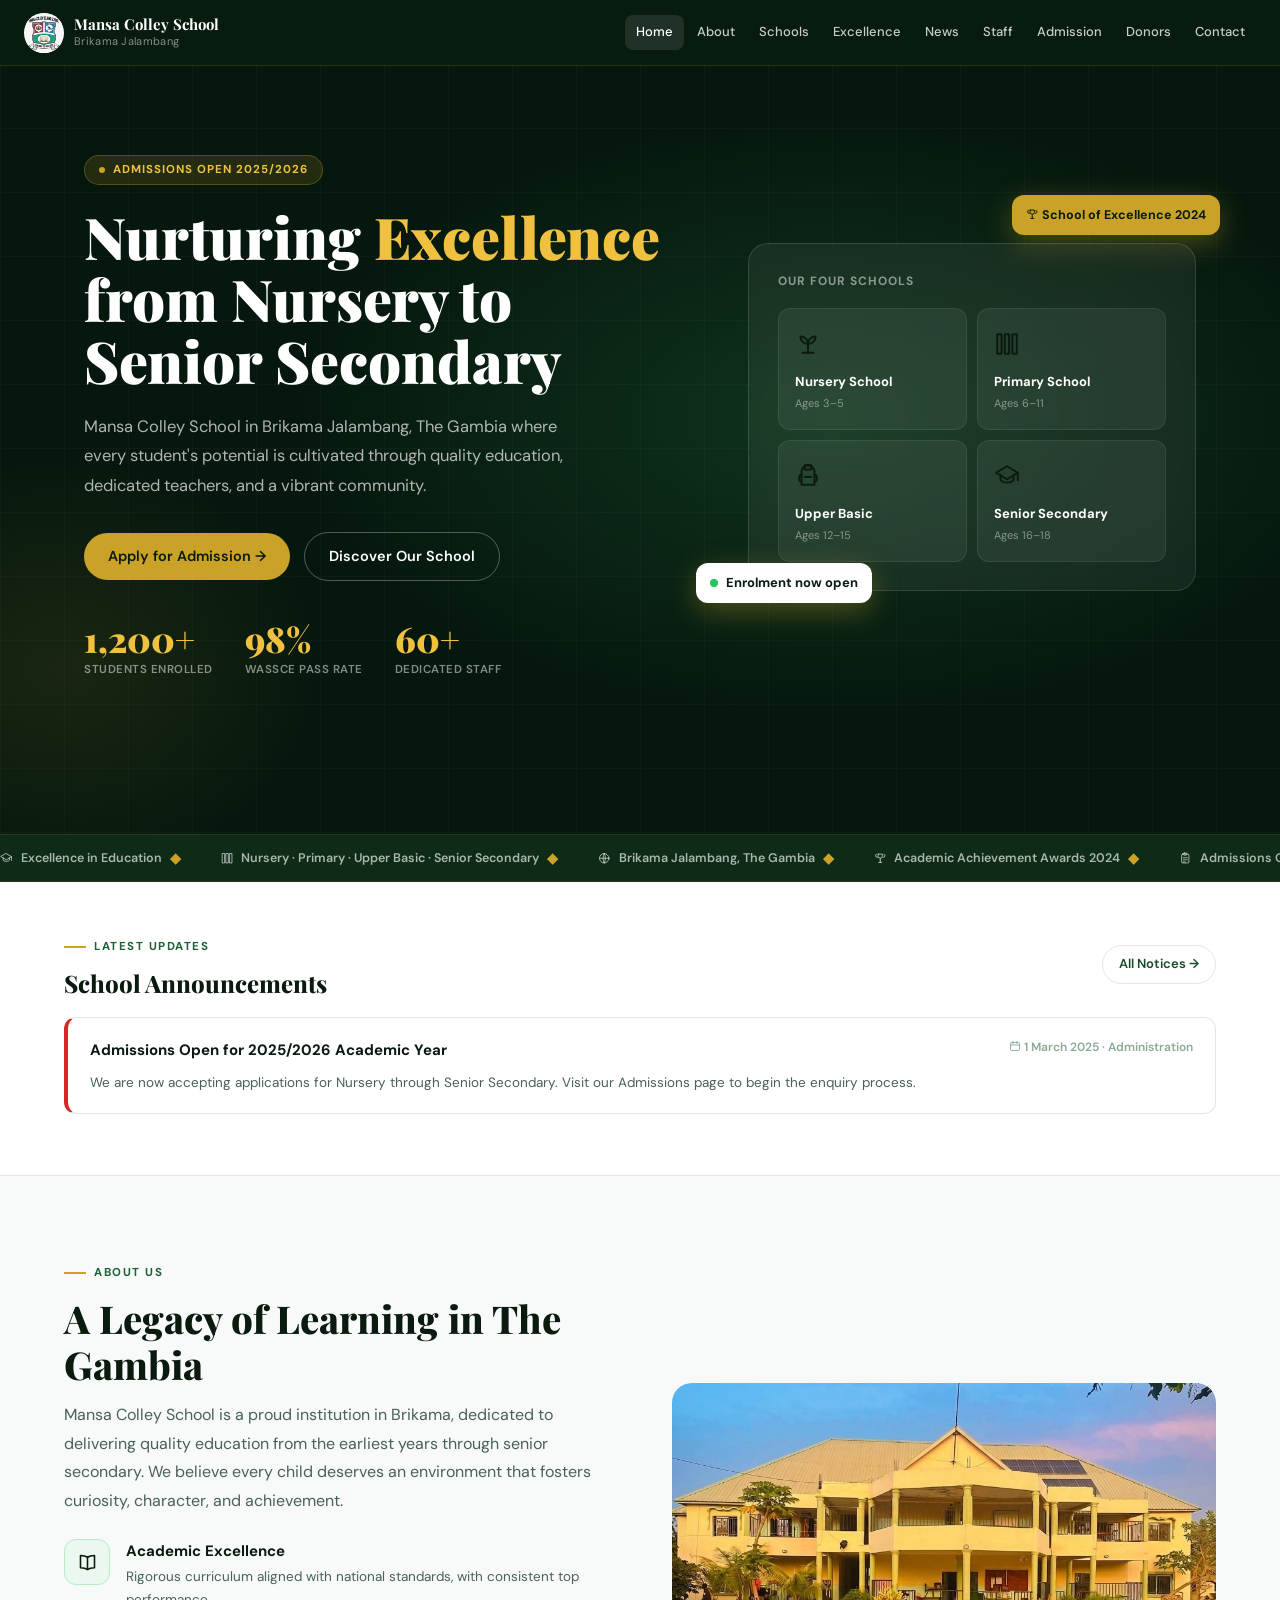
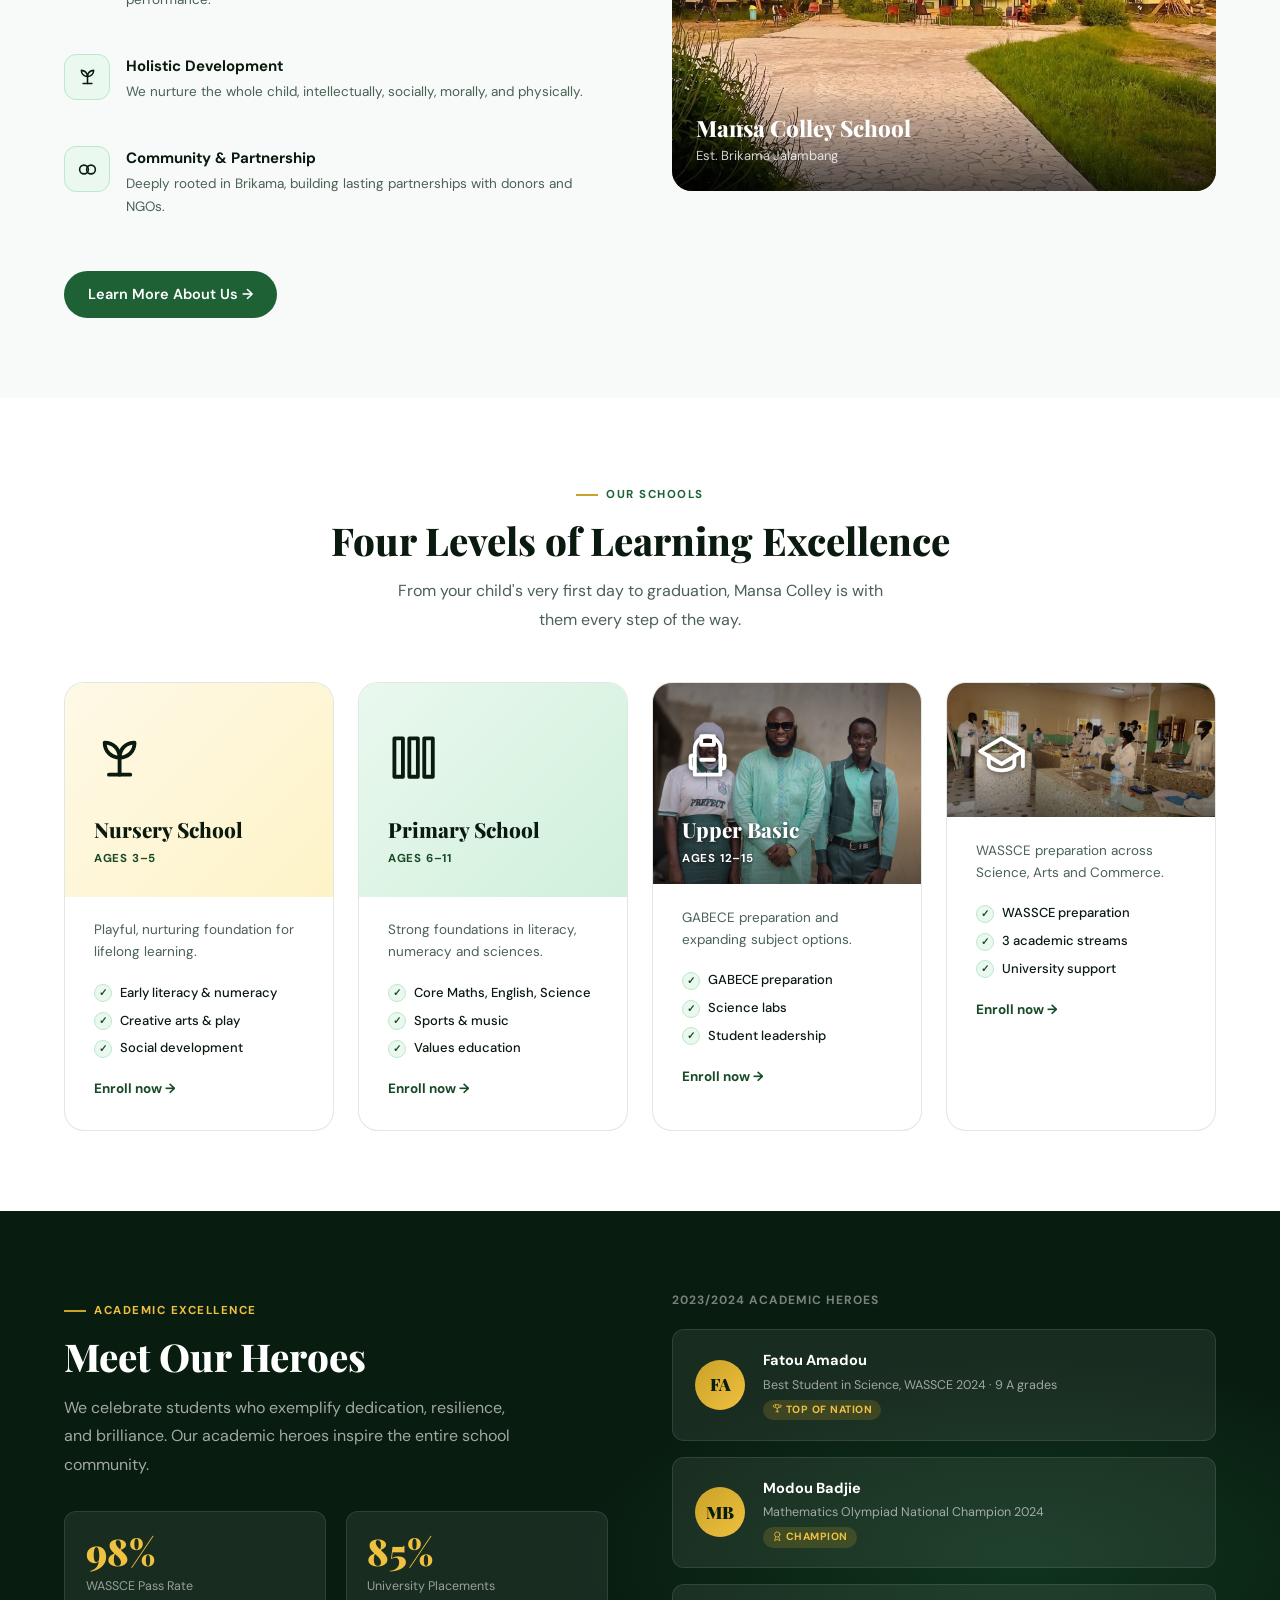
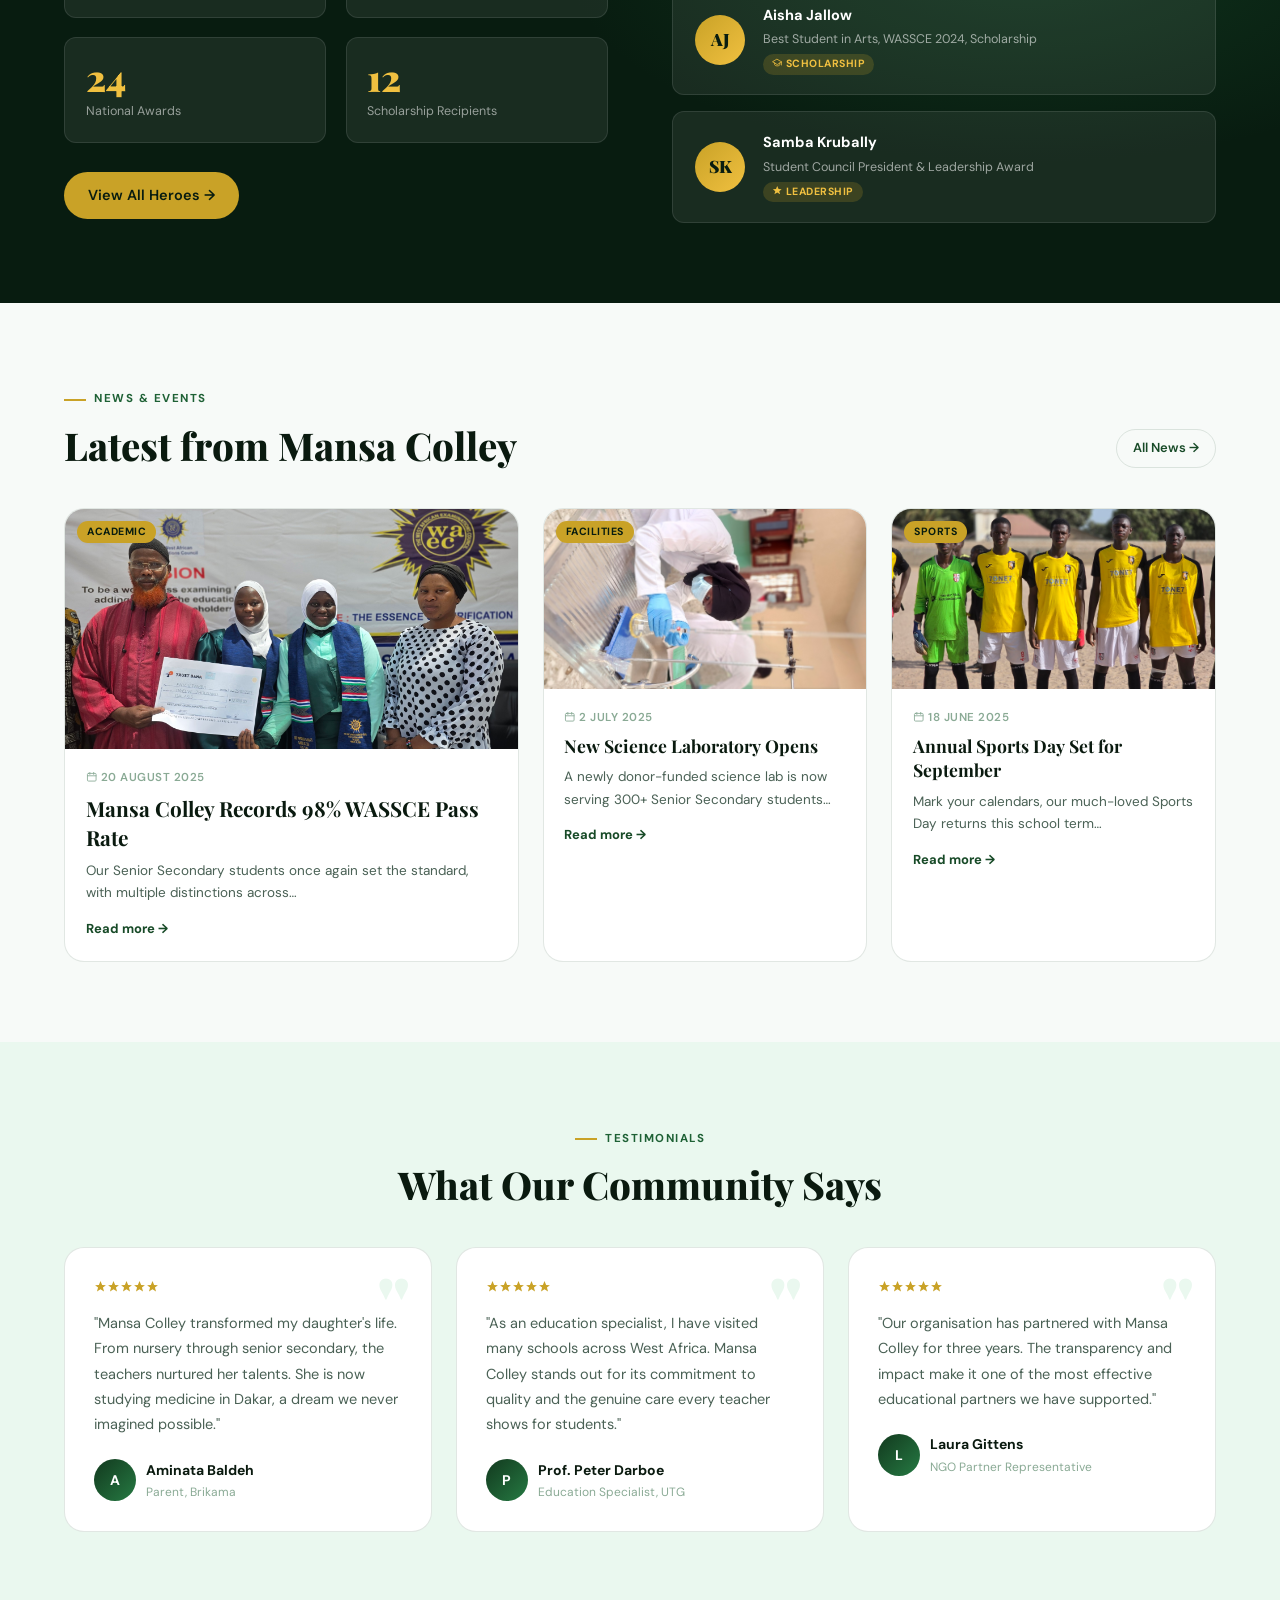
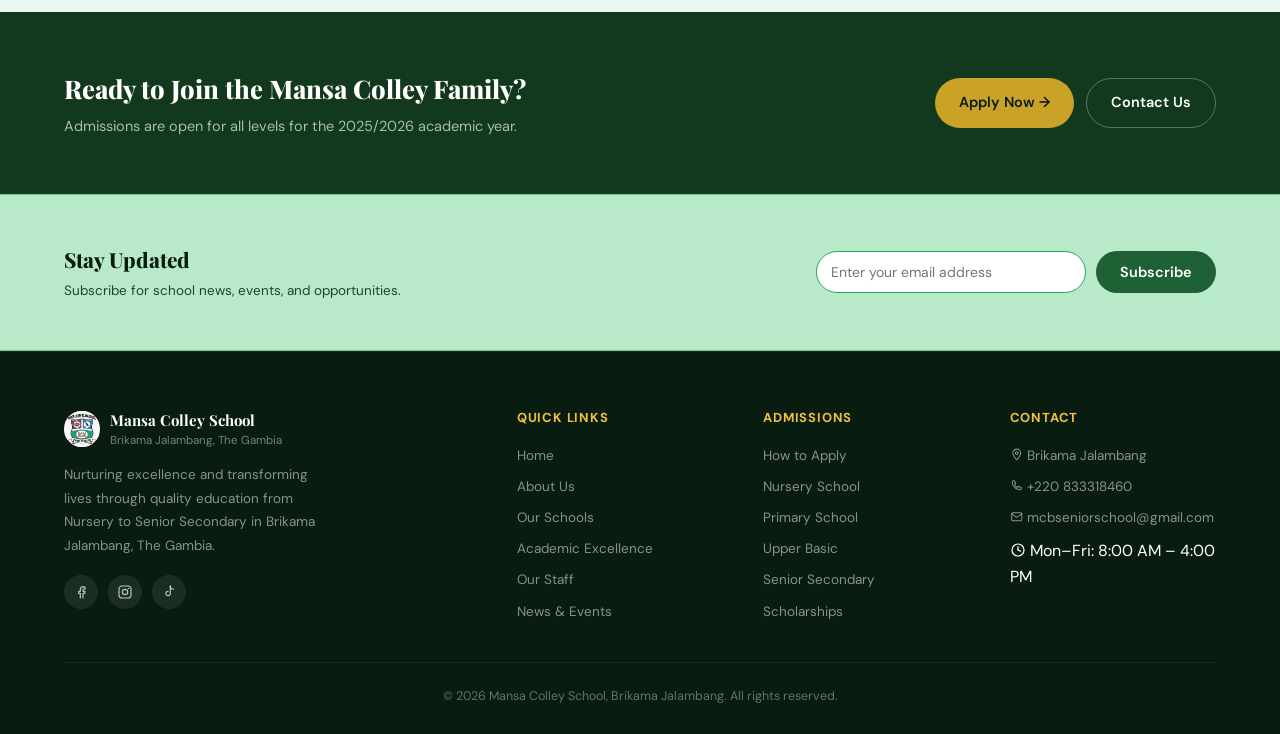
==== index.html @ 6b5cdcf5 "Fix squeezed news grid on mobile and invisible mobile-nav active state News preview cards used a har" ====
<!DOCTYPE html>
<html lang="en">
<head>
<meta charset="UTF-8">
<meta name="viewport" content="width=device-width, initial-scale=1.0">
<title>Mansa Colley School | Nurturing Excellence in Brikama Jalambang, The Gambia</title>
<meta name="description" content="Mansa Colley School in Brikama Jalambang, The Gambia. Quality education from Nursery to Senior Secondary. Admissions open for 2025/2026.">
<link rel="preconnect" href="https://fonts.googleapis.com">
<link rel="preconnect" href="https://fonts.gstatic.com" crossorigin>
<link href="https://fonts.googleapis.com/css2?family=DM+Sans:wght@400;500;600;700;800&family=Playfair+Display:wght@700;800;900&display=swap" rel="stylesheet">
<link rel="stylesheet" href="css/base.css">
<link rel="stylesheet" href="css/nav.css">
<link rel="stylesheet" href="css/components.css">
<link rel="stylesheet" href="css/layout.css">
<link rel="stylesheet" href="css/animations.css">
<noscript><style>.reveal{opacity:1!important;transform:none!important;}</style></noscript>
</head>
<body data-page="home">
<svg style="display:none" aria-hidden="true">
<symbol id="icon-cap" viewBox="0 0 24 24"><polygon points="12,3 22,9 12,15 2,9"/><path d="M6 11v4c0 1.66 2.69 3 6 3s6-1.34 6-3v-4"/><line x1="22" y1="9" x2="22" y2="16"/></symbol>
<symbol id="icon-trophy" viewBox="0 0 24 24"><path d="M8 4h8v4a4 4 0 0 1-8 0V4z"/><path d="M5 5H4a1 1 0 0 0-1 1v1a3 3 0 0 0 3 3h1"/><path d="M19 5h1a1 1 0 0 1 1 1v1a3 3 0 0 1-3 3h-1"/><line x1="12" y1="12" x2="12" y2="17"/><line x1="9" y1="20" x2="15" y2="20"/><line x1="12" y1="17" x2="12" y2="20"/></symbol>
<symbol id="icon-book-open" viewBox="0 0 24 24"><path d="M12 6c-2-1.5-5-2-8-2v14c3 0 6 .5 8 2 2-1.5 5-2 8-2V4c-3 0-6 .5-8 2z"/><line x1="12" y1="6" x2="12" y2="20"/></symbol>
<symbol id="icon-books" viewBox="0 0 24 24"><rect x="3" y="3" width="4" height="18"/><rect x="10" y="3" width="4" height="18"/><rect x="17" y="3" width="4" height="18"/></symbol>
<symbol id="icon-star" viewBox="0 0 24 24"><polygon points="12,2 15,9 22,9.5 16.5,14 18.5,21 12,17 5.5,21 7.5,14 2,9.5 9,9"/></symbol>
<symbol id="icon-partnership" viewBox="0 0 24 24"><circle cx="8" cy="12" r="5"/><circle cx="16" cy="12" r="5"/></symbol>
<symbol id="icon-flask" viewBox="0 0 24 24"><path d="M9 2v6L4 18a2 2 0 0 0 2 3h12a2 2 0 0 0 2-3L15 8V2"/><line x1="9" y1="2" x2="15" y2="2"/><line x1="7" y1="14" x2="17" y2="14"/></symbol>
<symbol id="icon-award" viewBox="0 0 24 24"><circle cx="12" cy="8" r="6"/><path d="M8.5 13.5L6 22l6-3 6 3-2.5-8.5"/></symbol>
<symbol id="icon-gem" viewBox="0 0 24 24"><path d="M6 3h12l4 6-10 12L2 9z"/><line x1="2" y1="9" x2="22" y2="9"/><line x1="9" y1="3" x2="12" y2="9"/><line x1="15" y1="3" x2="12" y2="9"/></symbol>
<symbol id="icon-sprout" viewBox="0 0 24 24"><path d="M7 20h10"/><path d="M12 20v-8"/><path d="M12 12c-4 0-7-3-7-7 4 0 7 3 7 7z"/><path d="M12 12c4 0 7-3 7-7-4 0-7 3-7 7z"/></symbol>
<symbol id="icon-globe" viewBox="0 0 24 24"><circle cx="12" cy="12" r="9"/><line x1="3" y1="12" x2="21" y2="12"/><path d="M12 3c3 3.5 3 14.5 0 18"/><path d="M12 3c-3 3.5-3 14.5 0 18"/></symbol>
<symbol id="icon-ball" viewBox="0 0 24 24"><circle cx="12" cy="12" r="9"/><polygon points="12,8 15,10.5 14,14 10,14 9,10.5"/><line x1="12" y1="3" x2="12" y2="8"/><line x1="21" y1="12" x2="15" y2="10.5"/><line x1="18.5" y1="19" x2="14" y2="14"/><line x1="5.5" y1="19" x2="10" y2="14"/><line x1="3" y1="12" x2="9" y2="10.5"/></symbol>
<symbol id="icon-backpack" viewBox="0 0 24 24"><path d="M6 8a6 6 0 0 1 12 0v12H6V8z"/><path d="M9 2h6v4H9z"/><line x1="9" y1="13" x2="15" y2="13"/><path d="M6 11h-1a1 1 0 0 0-1 1v4a1 1 0 0 0 1 1h1"/><path d="M18 11h1a1 1 0 0 1 1 1v4a1 1 0 0 1-1 1h-1"/></symbol>
<symbol id="icon-school" viewBox="0 0 24 24"><path d="M3 21V10l9-6 9 6v11"/><path d="M9 21v-6h6v6"/><line x1="3" y1="21" x2="21" y2="21"/><line x1="12" y1="4" x2="12" y2="2"/></symbol>
<symbol id="icon-users" viewBox="0 0 24 24"><circle cx="9" cy="8" r="3"/><path d="M3 20c0-3.3 2.7-6 6-6s6 2.7 6 6"/><circle cx="17" cy="8" r="2.3"/><path d="M15 14.3c2.8.4 5 2.8 5 5.7"/></symbol>
<symbol id="icon-clipboard" viewBox="0 0 24 24"><rect x="5" y="4" width="14" height="17" rx="2"/><rect x="9" y="2" width="6" height="4" rx="1"/><line x1="8" y1="11" x2="16" y2="11"/><line x1="8" y1="15" x2="16" y2="15"/><line x1="8" y1="19" x2="12" y2="19"/></symbol>
<symbol id="icon-target" viewBox="0 0 24 24"><circle cx="12" cy="12" r="9"/><circle cx="12" cy="12" r="5"/><circle cx="12" cy="12" r="1.3" style="fill:currentColor"/></symbol>
<symbol id="icon-eye" viewBox="0 0 24 24"><path d="M2 12s4-7 10-7 10 7 10 7-4 7-10 7-10-7-10-7z"/><circle cx="12" cy="12" r="3"/></symbol>
<symbol id="icon-sparkles" viewBox="0 0 24 24"><path d="M12 2l1.5 5L19 9l-5.5 2L12 16l-1.5-5L5 9l5.5-2L12 2z"/><path d="M19 14l.7 2.3L22 17l-2.3.7L19 20l-.7-2.3L16 17l2.3-.7L19 14z"/></symbol>
<symbol id="icon-paperclip" viewBox="0 0 24 24"><path d="M16.5 6.5L8 15a3 3 0 0 0 4.2 4.2l8-8a5 5 0 0 0-7-7l-8.5 8.5"/></symbol>
<symbol id="icon-laptop" viewBox="0 0 24 24"><rect x="4" y="4" width="16" height="10" rx="1"/><line x1="2" y1="18" x2="22" y2="18"/></symbol>
<symbol id="icon-building" viewBox="0 0 24 24"><rect x="5" y="3" width="14" height="18" rx="1"/><rect x="8" y="6" width="2" height="2"/><rect x="14" y="6" width="2" height="2"/><rect x="8" y="11" width="2" height="2"/><rect x="14" y="11" width="2" height="2"/><rect x="10" y="16" width="4" height="5"/></symbol>
<symbol id="icon-landmark" viewBox="0 0 24 24"><polygon points="12,2 22,8 2,8"/><line x1="4" y1="8" x2="4" y2="19"/><line x1="9" y1="8" x2="9" y2="19"/><line x1="15" y1="8" x2="15" y2="19"/><line x1="20" y1="8" x2="20" y2="19"/><line x1="2" y1="21" x2="22" y2="21"/><line x1="2" y1="19" x2="22" y2="19"/></symbol>
<symbol id="icon-briefcase" viewBox="0 0 24 24"><rect x="3" y="7" width="18" height="13" rx="2"/><path d="M8 7V5a2 2 0 0 1 2-2h4a2 2 0 0 1 2 2v2"/><line x1="3" y1="12" x2="21" y2="12"/></symbol>
<symbol id="icon-crown" viewBox="0 0 24 24"><path d="M3 8l4 4 5-7 5 7 4-4-2 11H5L3 8z"/><line x1="5" y1="21" x2="19" y2="21"/></symbol>
<symbol id="icon-megaphone" viewBox="0 0 24 24"><path d="M3 10v4h3l5 4V6l-5 4H3z"/><path d="M11 7l7-3v16l-7-3"/><path d="M18 10a3 3 0 0 1 0 4"/></symbol>
<symbol id="icon-calendar" viewBox="0 0 24 24"><rect x="3" y="5" width="18" height="16" rx="2"/><line x1="3" y1="10" x2="21" y2="10"/><line x1="8" y1="3" x2="8" y2="7"/><line x1="16" y1="3" x2="16" y2="7"/></symbol>
<symbol id="icon-pin" viewBox="0 0 24 24"><path d="M12 21s-7-7.5-7-12a7 7 0 0 1 14 0c0 4.5-7 12-7 12z"/><circle cx="12" cy="9" r="2.5"/></symbol>
<symbol id="icon-phone" viewBox="0 0 24 24"><path d="M4 5c0-1 1-2 2-2h2l2 5-2 1.5c1 2.5 3 4.5 5.5 5.5L15 13l5 2v2c0 1-1 2-2 2C10.5 19 4 12.5 4 5z"/></symbol>
<symbol id="icon-mail" viewBox="0 0 24 24"><rect x="3" y="5" width="18" height="14" rx="2"/><path d="M3 7l9 6 9-6"/></symbol>
<symbol id="icon-clock" viewBox="0 0 24 24"><circle cx="12" cy="12" r="9"/><line x1="12" y1="7" x2="12" y2="12"/><line x1="12" y1="12" x2="16" y2="14"/></symbol>
<symbol id="icon-flag" viewBox="0 0 24 24"><path d="M5 21V4"/><path d="M5 4h14l-3 4 3 4H5"/></symbol>
<symbol id="icon-download" viewBox="0 0 24 24"><path d="M12 3v12"/><path d="M7 10l5 5 5-5"/><line x1="4" y1="21" x2="20" y2="21"/></symbol>
<symbol id="icon-facebook" viewBox="0 0 24 24"><path d="M15 21v-7h2.5l.5-3H15V9a1.5 1.5 0 0 1 1.5-1.5H18V4.5A14 14 0 0 0 15.5 4C13 4 11 5.8 11 8.5V11H8.5v3H11v7"/></symbol>
<symbol id="icon-instagram" viewBox="0 0 24 24"><rect x="3" y="3" width="18" height="18" rx="5"/><circle cx="12" cy="12" r="4"/><circle cx="17.2" cy="6.8" r="1" style="fill:currentColor;stroke:none"/></symbol>
<symbol id="icon-tiktok" viewBox="0 0 24 24"><path d="M14 3v11.2a3.3 3.3 0 1 1-3.3-3.3"/><path d="M14 3a4.8 4.8 0 0 0 4.8 4.8"/></symbol>
</svg>


<nav class="nav">
  <a href="index.html" class="nav-logo">
    <div class="nav-logo-badge"><img src="img/logo.png" alt="Mansa Colley School crest"></div>
    <div class="nav-logo-text">
      <div class="nav-logo-name">Mansa Colley School</div>
      <div class="nav-logo-sub">Brikama Jalambang</div>
    </div>
  </a>
  <div class="nav-links">
    <a href="index.html" class="nav-link active" data-page="home">Home</a>
    <a href="about.html" class="nav-link" data-page="about">About</a>
    <a href="schools.html" class="nav-link" data-page="schools">Schools</a>
    <a href="excellence.html" class="nav-link" data-page="excellence">Excellence</a>
    <a href="news.html" class="nav-link" data-page="news">News</a>
    <a href="staff.html" class="nav-link" data-page="staff">Staff</a>
    <a href="admission.html" class="nav-link" data-page="admission">Admission</a>
    <a href="donors.html" class="nav-link" data-page="donors">Donors</a>
    <a href="contact.html" class="nav-link" data-page="contact">Contact</a>
  </div>
  <button class="hamburger" id="hamburger" aria-label="Toggle menu">
    <span></span><span></span><span></span>
  </button>
</nav>
<div class="mobile-menu" id="mobileMenu">
  <a href="index.html" class="mobile-link active" data-page="home">Home</a>
  <a href="about.html" class="mobile-link" data-page="about">About</a>
  <a href="schools.html" class="mobile-link" data-page="schools">Schools</a>
  <a href="excellence.html" class="mobile-link" data-page="excellence">Excellence</a>
  <a href="news.html" class="mobile-link" data-page="news">News</a>
  <a href="staff.html" class="mobile-link" data-page="staff">Staff</a>
  <a href="admission.html" class="mobile-link mobile-cta" data-page="admission">Admission</a>
  <a href="donors.html" class="mobile-link" data-page="donors">Donors</a>
  <a href="contact.html" class="mobile-link" data-page="contact">Contact</a>
</div>

<!-- HERO -->
<section class="hero">
  <div class="hero-slider">
    <div class="hero-slide" style="background-image:url('img/hero-waec.jpg')"></div>
    <div class="hero-slide" style="background-image:url('img/senior-quick.jpg')"></div>
    <div class="hero-slide" style="background-image:url('img/hero-group.jpg')"></div>
  </div>
  <div class="hero-scrim"></div>
  <div class="hero-bg"></div>
  <div class="hero-grid"></div>
  <div class="container">
    <div class="hero-inner">
      <div class="fade-up">
        <div class="hero-badge"><span class="hero-dot"></span>Admissions Open 2025/2026</div>
        <h1>Nurturing <em>Excellence</em><br>from Nursery to<br>Senior Secondary</h1>
        <p class="hero-desc">Mansa Colley School in Brikama Jalambang, The Gambia where every student's potential is cultivated through quality education, dedicated teachers, and a vibrant community.</p>
        <div class="hero-actions">
          <a href="admission.html" class="btn btn-gold">Apply for Admission →</a>
          <a href="about.html" class="btn btn-outline-w">Discover Our School</a>
        </div>
        <div class="hero-stats">
          <div><div class="hstat-num">1,200+</div><div class="hstat-label">Students Enrolled</div></div>
          <div><div class="hstat-num">98%</div><div class="hstat-label">WASSCE Pass Rate</div></div>
          <div><div class="hstat-num">60+</div><div class="hstat-label">Dedicated Staff</div></div>
        </div>
      </div>
      <div class="hero-right" style="position:relative;padding:2rem 0 2rem 1.5rem">
        <div class="float-badge top"><svg class="icon" aria-hidden="true" focusable="false"><use href="#icon-trophy"></use></svg> School of Excellence 2024</div>
        <div class="hero-card">
          <div class="hero-card-title">Our Four Schools</div>
          <div class="level-grid">
            <a href="schools.html" class="level-tile">
              <div class="level-emoji"><svg class="icon" aria-hidden="true" focusable="false"><use href="#icon-sprout"></use></svg></div>
              <div class="level-name">Nursery School</div>
              <div class="level-ages">Ages 3–5</div>
            </a>
            <a href="schools.html" class="level-tile">
              <div class="level-emoji"><svg class="icon" aria-hidden="true" focusable="false"><use href="#icon-books"></use></svg></div>
              <div class="level-name">Primary School</div>
              <div class="level-ages">Ages 6–11</div>
            </a>
            <a href="schools.html" class="level-tile">
              <div class="level-emoji"><svg class="icon" aria-hidden="true" focusable="false"><use href="#icon-backpack"></use></svg></div>
              <div class="level-name">Upper Basic</div>
              <div class="level-ages">Ages 12–15</div>
            </a>
            <a href="schools.html" class="level-tile">
              <div class="level-emoji"><svg class="icon" aria-hidden="true" focusable="false"><use href="#icon-cap"></use></svg></div>
              <div class="level-name">Senior Secondary</div>
              <div class="level-ages">Ages 16–18</div>
            </a>
          </div>
        </div>
        <div class="float-badge bottom"><span class="fbdot"></span>Enrolment now open</div>
      </div>
    </div>
  </div>
</section>

<!-- MARQUEE -->
<div class="marquee"><div class="mtrack">
  <span class="mitem"><svg class="icon" aria-hidden="true" focusable="false"><use href="#icon-cap"></use></svg> Excellence in Education <span class="msep">◆</span></span>
  <span class="mitem"><svg class="icon" aria-hidden="true" focusable="false"><use href="#icon-books"></use></svg> Nursery · Primary · Upper Basic · Senior Secondary <span class="msep">◆</span></span>
  <span class="mitem"><svg class="icon" aria-hidden="true" focusable="false"><use href="#icon-globe"></use></svg> Brikama Jalambang, The Gambia <span class="msep">◆</span></span>
  <span class="mitem"><svg class="icon" aria-hidden="true" focusable="false"><use href="#icon-trophy"></use></svg> Academic Achievement Awards 2024 <span class="msep">◆</span></span>
  <span class="mitem"><svg class="icon" aria-hidden="true" focusable="false"><use href="#icon-clipboard"></use></svg> Admissions Open 2025/2026 <span class="msep">◆</span></span>
  <span class="mitem"><svg class="icon" aria-hidden="true" focusable="false"><use href="#icon-partnership"></use></svg> Partner with Us <span class="msep">◆</span></span>
  <span class="mitem"><svg class="icon" aria-hidden="true" focusable="false"><use href="#icon-cap"></use></svg> Excellence in Education <span class="msep">◆</span></span>
  <span class="mitem"><svg class="icon" aria-hidden="true" focusable="false"><use href="#icon-books"></use></svg> Nursery · Primary · Upper Basic · Senior Secondary <span class="msep">◆</span></span>
  <span class="mitem"><svg class="icon" aria-hidden="true" focusable="false"><use href="#icon-globe"></use></svg> Brikama Jalambang, The Gambia <span class="msep">◆</span></span>
  <span class="mitem"><svg class="icon" aria-hidden="true" focusable="false"><use href="#icon-trophy"></use></svg> Academic Achievement Awards 2024 <span class="msep">◆</span></span>
  <span class="mitem"><svg class="icon" aria-hidden="true" focusable="false"><use href="#icon-clipboard"></use></svg> Admissions Open 2025/2026 <span class="msep">◆</span></span>
  <span class="mitem"><svg class="icon" aria-hidden="true" focusable="false"><use href="#icon-partnership"></use></svg> Partner with Us <span class="msep">◆</span></span>
</div></div>

<!-- ANNOUNCEMENTS -->
<section class="section-sm" style="background:var(--white);border-bottom:1px solid var(--border)">
  <div class="container">
    <div style="display:flex;align-items:center;justify-content:space-between;margin-bottom:1.2rem;flex-wrap:wrap;gap:1rem">
      <div><div class="slabel">Latest Updates</div><h2 class="stitle" style="font-size:1.5rem;margin:0">School Announcements</h2></div>
      <a href="news.html" class="btn btn-outline-g btn-sm">All Notices →</a>
    </div>
    <!-- PLACEHOLDER: replace before go-live -->
    <div class="ann-item urgent">
      <div style="display:flex;align-items:start;justify-content:space-between;gap:1rem;flex-wrap:wrap">
        <div class="ann-title">Admissions Open for 2025/2026 Academic Year</div>
        <div class="ann-meta"><svg class="icon" aria-hidden="true" focusable="false"><use href="#icon-calendar"></use></svg> 1 March 2025 · Administration</div>
      </div>
      <div class="ann-body">We are now accepting applications for Nursery through Senior Secondary. Visit our Admissions page to begin the enquiry process.</div>
    </div>
  </div>
</section>

<!-- ABOUT PREVIEW -->
<section class="section" style="background:var(--bg)">
  <div class="container">
    <div class="grid-2" style="align-items:center;gap:4rem">
      <div class="reveal">
        <div class="slabel">About Us</div>
        <h2 class="stitle">A Legacy of Learning in The Gambia</h2>
        <p class="sdesc">Mansa Colley School is a proud institution in Brikama, dedicated to delivering quality education from the earliest years through senior secondary. We believe every child deserves an environment that fosters curiosity, character, and achievement.</p>
        <div style="margin-top:1.5rem;display:flex;flex-direction:column;gap:1.2rem">
          <div class="value-item">
            <div class="vi-icon"><svg class="icon" aria-hidden="true" focusable="false"><use href="#icon-book-open"></use></svg></div>
            <div><div class="vi-title">Academic Excellence</div><div class="vi-desc">Rigorous curriculum aligned with national standards, with consistent top performance.</div></div>
          </div>
          <div class="value-item">
            <div class="vi-icon"><svg class="icon" aria-hidden="true" focusable="false"><use href="#icon-sprout"></use></svg></div>
            <div><div class="vi-title">Holistic Development</div><div class="vi-desc">We nurture the whole child, intellectually, socially, morally, and physically.</div></div>
          </div>
          <div class="value-item">
            <div class="vi-icon"><svg class="icon" aria-hidden="true" focusable="false"><use href="#icon-partnership"></use></svg></div>
            <div><div class="vi-title">Community & Partnership</div><div class="vi-desc">Deeply rooted in Brikama, building lasting partnerships with donors and NGOs.</div></div>
          </div>
        </div>
        <a href="about.html" class="btn btn-green" style="margin-top:1.8rem">Learn More About Us →</a>
      </div>
      <div class="reveal delay-2" style="border-radius:var(--radiuslg);aspect-ratio:4/3;overflow:hidden;position:relative">
        <img src="img/school-building.jpg" alt="Mansa Colley School building, Brikama" style="width:100%;height:100%;object-fit:cover;display:block">
        <div style="position:absolute;left:0;right:0;bottom:0;padding:1.5rem;background:linear-gradient(0deg,rgba(0,0,0,0.65),transparent);color:#fff">
          <div style="font-family:var(--font-heading);font-size:1.4rem;font-weight:800;line-height:1.2">Mansa Colley School</div>
          <div style="font-size:13px;opacity:0.8;margin-top:4px">Est. Brikama Jalambang</div>
        </div>
      </div>
    </div>
  </div>
</section>

<!-- SCHOOLS PREVIEW -->
<section class="section" style="background:var(--white)">
  <div class="container">
    <div class="center reveal" style="margin-bottom:3rem">
      <div class="slabel">Our Schools</div>
      <h2 class="stitle">Four Levels of Learning Excellence</h2>
      <p class="sdesc" style="max-width:520px">From your child's very first day to graduation, Mansa Colley is with them every step of the way.</p>
    </div>
    <div class="grid-4">
      <a href="schools.html" class="school-card reveal">
        <div class="sc-top nursery">
          <span class="sc-emoji"><svg class="icon" aria-hidden="true" focusable="false"><use href="#icon-sprout"></use></svg></span>
          <div class="sc-name">Nursery School</div>
          <div class="sc-level">Ages 3–5</div>
        </div>
        <div class="sc-body">
          <p class="sc-desc">Playful, nurturing foundation for lifelong learning.</p>
          <div class="sc-features">
            <div class="sc-feat">Early literacy & numeracy</div>
            <div class="sc-feat">Creative arts & play</div>
            <div class="sc-feat">Social development</div>
          </div>
          <span class="sc-link">Enroll now →</span>
        </div>
      </a>
      <a href="schools.html" class="school-card reveal">
        <div class="sc-top primary">
          <span class="sc-emoji"><svg class="icon" aria-hidden="true" focusable="false"><use href="#icon-books"></use></svg></span>
          <div class="sc-name">Primary School</div>
          <div class="sc-level">Ages 6–11</div>
        </div>
        <div class="sc-body">
          <p class="sc-desc">Strong foundations in literacy, numeracy and sciences.</p>
          <div class="sc-features">
            <div class="sc-feat">Core Maths, English, Science</div>
            <div class="sc-feat">Sports & music</div>
            <div class="sc-feat">Values education</div>
          </div>
          <span class="sc-link">Enroll now →</span>
        </div>
      </a>
      <a href="schools.html" class="school-card reveal">
        <div class="sc-top upper" style="position:relative;overflow:hidden;color:#fff;aspect-ratio:4/3">
          <img src="img/upper-quick.jpg" alt="Upper Basic students at Mansa Colley School" style="position:absolute;inset:0;width:100%;height:100%;object-fit:cover;object-position:center 25%">
          <div style="position:absolute;inset:0;background:linear-gradient(180deg,rgba(0,0,0,0.45),rgba(0,0,0,0.15) 50%,rgba(0,0,0,0.55))"></div>
          <span class="sc-emoji" style="position:relative;filter:drop-shadow(0 1px 3px rgba(0,0,0,0.6))"><svg class="icon" aria-hidden="true" focusable="false"><use href="#icon-backpack"></use></svg></span>
          <div class="sc-name" style="position:relative;color:#fff;text-shadow:0 1px 3px rgba(0,0,0,0.6)">Upper Basic</div>
          <div class="sc-level" style="position:relative;color:#fff;text-shadow:0 1px 3px rgba(0,0,0,0.6)">Ages 12–15</div>
        </div>
        <div class="sc-body">
          <p class="sc-desc">GABECE preparation and expanding subject options.</p>
          <div class="sc-features">
            <div class="sc-feat">GABECE preparation</div>
            <div class="sc-feat">Science labs</div>
            <div class="sc-feat">Student leadership</div>
          </div>
          <span class="sc-link">Enroll now →</span>
        </div>
      </a>
      <a href="schools.html" class="school-card reveal">
        <div class="sc-top senior" style="position:relative;overflow:hidden;color:#fff;aspect-ratio:2/1">
          <img src="img/senior-quick.jpg" alt="Senior Secondary science lab class at Mansa Colley School" style="position:absolute;inset:0;width:100%;height:100%;object-fit:cover">
          <div style="position:absolute;inset:0;background:linear-gradient(180deg,rgba(0,0,0,0.45),rgba(0,0,0,0.15) 50%,rgba(0,0,0,0.55))"></div>
          <span class="sc-emoji" style="position:relative;filter:drop-shadow(0 1px 3px rgba(0,0,0,0.6))"><svg class="icon" aria-hidden="true" focusable="false"><use href="#icon-cap"></use></svg></span>
          <div class="sc-name" style="position:relative;color:#fff;text-shadow:0 1px 3px rgba(0,0,0,0.6)">Senior Secondary</div>
          <div class="sc-level" style="position:relative;color:#fff;text-shadow:0 1px 3px rgba(0,0,0,0.6)">Ages 16–18</div>
        </div>
        <div class="sc-body">
          <p class="sc-desc">WASSCE preparation across Science, Arts and Commerce.</p>
          <div class="sc-features">
            <div class="sc-feat">WASSCE preparation</div>
            <div class="sc-feat">3 academic streams</div>
            <div class="sc-feat">University support</div>
          </div>
          <span class="sc-link">Enroll now →</span>
        </div>
      </a>
    </div>
  </div>
</section>

<!-- EXCELLENCE PREVIEW -->
<section class="exc-section">
  <div class="container">
    <div class="exc-grid">
      <div class="reveal">
        <div class="slabel" style="color:var(--goldi)">Academic Excellence</div>
        <h2 class="stitle exc-stitle">Meet Our Heroes</h2>
        <p class="sdesc exc-sdesc">We celebrate students who exemplify dedication, resilience, and brilliance. Our academic heroes inspire the entire school community.</p>
        <div class="stat-grid">
          <div class="stat-box"><div class="stat-num">98%</div><div class="stat-lbl">WASSCE Pass Rate</div></div>
          <div class="stat-box"><div class="stat-num">85%</div><div class="stat-lbl">University Placements</div></div>
          <div class="stat-box"><div class="stat-num">24</div><div class="stat-lbl">National Awards</div></div>
          <div class="stat-box"><div class="stat-num">12</div><div class="stat-lbl">Scholarship Recipients</div></div>
        </div>
        <a href="excellence.html" class="btn btn-gold" style="margin-top:1.8rem">View All Heroes →</a>
      </div>
      <div class="reveal delay-2">
        <div style="font-size:12px;color:rgba(255,255,255,0.45);font-weight:700;text-transform:uppercase;letter-spacing:1px;margin-bottom:1.2rem">2023/2024 Academic Heroes</div>
        <div class="hero-cards-list">
          <div class="hcard">
            <div class="hcard-avatar">FA</div>
            <div><div class="hcard-name">Fatou Amadou</div><div class="hcard-ach">Best Student in Science, WASSCE 2024 · 9 A grades</div><div class="hcard-badge"><svg class="icon" aria-hidden="true" focusable="false"><use href="#icon-trophy"></use></svg> Top of Nation</div></div>
          </div>
          <div class="hcard">
            <div class="hcard-avatar">MB</div>
            <div><div class="hcard-name">Modou Badjie</div><div class="hcard-ach">Mathematics Olympiad National Champion 2024</div><div class="hcard-badge"><svg class="icon" aria-hidden="true" focusable="false"><use href="#icon-award"></use></svg> Champion</div></div>
          </div>
          <div class="hcard">
            <div class="hcard-avatar">AJ</div>
            <div><div class="hcard-name">Aisha Jallow</div><div class="hcard-ach">Best Student in Arts, WASSCE 2024, Scholarship</div><div class="hcard-badge"><svg class="icon" aria-hidden="true" focusable="false"><use href="#icon-cap"></use></svg> Scholarship</div></div>
          </div>
          <div class="hcard">
            <div class="hcard-avatar">SK</div>
            <div><div class="hcard-name">Samba Krubally</div><div class="hcard-ach">Student Council President & Leadership Award</div><div class="hcard-badge"><svg class="icon icon-fill" aria-hidden="true" focusable="false"><use href="#icon-star"></use></svg> Leadership</div></div>
          </div>
        </div>
      </div>
    </div>
  </div>
</section>

<!-- NEWS PREVIEW -->
<!-- PLACEHOLDER: replace before go-live -->
<section class="section" style="background:var(--bg)">
  <div class="container">
    <div style="display:flex;align-items:flex-end;justify-content:space-between;margin-bottom:2.5rem;flex-wrap:wrap;gap:1rem">
      <div class="reveal"><div class="slabel">News & Events</div><h2 class="stitle" style="margin:0">Latest from Mansa Colley</h2></div>
      <a href="news.html" class="btn btn-outline-g btn-sm">All News →</a>
    </div>
    <div class="news-preview-grid">
      <div class="news-card card-hover-lift reveal">
        <div class="nc-img feat">
          <img src="img/wassce-results.jpg" alt="Mansa Colley students and school leadership celebrating WASSCE results with WAEC officials" style="position:absolute;inset:0;width:100%;height:100%;object-fit:cover">
          <div class="nc-tag" style="z-index:1">Academic</div>
        </div>
        <div class="nc-body">
          <div class="nc-date"><svg class="icon" aria-hidden="true" focusable="false"><use href="#icon-calendar"></use></svg> 20 August 2025</div>
          <div class="nc-title lg">Mansa Colley Records 98% WASSCE Pass Rate</div>
          <div class="nc-excerpt">Our Senior Secondary students once again set the standard, with multiple distinctions across…</div>
          <a href="news.html" class="nc-more">Read more →</a>
        </div>
      </div>
      <div class="news-card card-hover-lift reveal">
        <div class="nc-img">
          <img src="img/science-lab.jpg" alt="Student conducting an experiment in the new Mansa Colley science laboratory" style="position:absolute;inset:0;width:100%;height:100%;object-fit:cover">
          <div class="nc-tag" style="z-index:1">Facilities</div>
        </div>
        <div class="nc-body">
          <div class="nc-date"><svg class="icon" aria-hidden="true" focusable="false"><use href="#icon-calendar"></use></svg> 2 July 2025</div>
          <div class="nc-title">New Science Laboratory Opens</div>
          <div class="nc-excerpt">A newly donor-funded science lab is now serving 300+ Senior Secondary students…</div>
          <a href="news.html" class="nc-more">Read more →</a>
        </div>
      </div>
      <div class="news-card card-hover-lift reveal">
        <div class="nc-img">
          <img src="img/sports-day.jpg" alt="Mansa Colley student athletes lined up for Sports Day" style="position:absolute;inset:0;width:100%;height:100%;object-fit:cover">
          <div class="nc-tag" style="z-index:1">Sports</div>
        </div>
        <div class="nc-body">
          <div class="nc-date"><svg class="icon" aria-hidden="true" focusable="false"><use href="#icon-calendar"></use></svg> 18 June 2025</div>
          <div class="nc-title">Annual Sports Day Set for September</div>
          <div class="nc-excerpt">Mark your calendars, our much-loved Sports Day returns this school term…</div>
          <a href="news.html" class="nc-more">Read more →</a>
        </div>
      </div>
    </div>
  </div>
</section>

<!-- TESTIMONIALS -->
<section class="section" style="background:var(--g0)">
  <div class="container">
    <div class="center reveal" style="margin-bottom:2.5rem">
      <div class="slabel">Testimonials</div>
      <h2 class="stitle">What Our Community Says</h2>
    </div>
    <div class="grid-3">
      <div class="test-card reveal">
        <div class="test-stars"><svg class="icon icon-fill" aria-hidden="true" focusable="false"><use href="#icon-star"></use></svg><svg class="icon icon-fill" aria-hidden="true" focusable="false"><use href="#icon-star"></use></svg><svg class="icon icon-fill" aria-hidden="true" focusable="false"><use href="#icon-star"></use></svg><svg class="icon icon-fill" aria-hidden="true" focusable="false"><use href="#icon-star"></use></svg><svg class="icon icon-fill" aria-hidden="true" focusable="false"><use href="#icon-star"></use></svg></div>
        <div class="test-text">"Mansa Colley transformed my daughter's life. From nursery through senior secondary, the teachers nurtured her talents. She is now studying medicine in Dakar, a dream we never imagined possible."</div>
        <div class="test-author">
          <div class="test-av">A</div>
          <div><div class="test-name">Aminata Baldeh</div><div class="test-role">Parent, Brikama</div></div>
        </div>
      </div>
      <div class="test-card reveal">
        <div class="test-stars"><svg class="icon icon-fill" aria-hidden="true" focusable="false"><use href="#icon-star"></use></svg><svg class="icon icon-fill" aria-hidden="true" focusable="false"><use href="#icon-star"></use></svg><svg class="icon icon-fill" aria-hidden="true" focusable="false"><use href="#icon-star"></use></svg><svg class="icon icon-fill" aria-hidden="true" focusable="false"><use href="#icon-star"></use></svg><svg class="icon icon-fill" aria-hidden="true" focusable="false"><use href="#icon-star"></use></svg></div>
        <div class="test-text">"As an education specialist, I have visited many schools across West Africa. Mansa Colley stands out for its commitment to quality and the genuine care every teacher shows for students."</div>
        <div class="test-author">
          <div class="test-av">P</div>
          <div><div class="test-name">Prof. Peter Darboe</div><div class="test-role">Education Specialist, UTG</div></div>
        </div>
      </div>
      <div class="test-card reveal">
        <div class="test-stars"><svg class="icon icon-fill" aria-hidden="true" focusable="false"><use href="#icon-star"></use></svg><svg class="icon icon-fill" aria-hidden="true" focusable="false"><use href="#icon-star"></use></svg><svg class="icon icon-fill" aria-hidden="true" focusable="false"><use href="#icon-star"></use></svg><svg class="icon icon-fill" aria-hidden="true" focusable="false"><use href="#icon-star"></use></svg><svg class="icon icon-fill" aria-hidden="true" focusable="false"><use href="#icon-star"></use></svg></div>
        <div class="test-text">"Our organisation has partnered with Mansa Colley for three years. The transparency and impact make it one of the most effective educational partners we have supported."</div>
        <div class="test-author">
          <div class="test-av">L</div>
          <div><div class="test-name">Laura Gittens</div><div class="test-role">NGO Partner Representative</div></div>
        </div>
      </div>
    </div>
  </div>
</section>

<!-- CTA STRIP -->
<section style="background:var(--g7);padding:3.5rem 0">
  <div class="container" style="display:flex;align-items:center;justify-content:space-between;gap:2rem;flex-wrap:wrap">
    <div>
      <div style="font-family:var(--font-heading);font-size:1.6rem;font-weight:800;color:#fff;margin-bottom:6px">Ready to Join the Mansa Colley Family?</div>
      <div style="font-size:14.5px;color:rgba(255,255,255,0.65)">Admissions are open for all levels for the 2025/2026 academic year.</div>
    </div>
    <div style="display:flex;gap:12px;flex-wrap:wrap">
      <a href="admission.html" class="btn btn-gold">Apply Now →</a>
      <a href="contact.html" class="btn btn-outline-w">Contact Us</a>
    </div>
  </div>
</section>

<!-- NEWSLETTER -->
<div class="nl-strip">
  <div class="container">
    <div class="nl-inner">
      <div>
        <div class="nl-title">Stay Updated</div>
        <div class="nl-sub">Subscribe for school news, events, and opportunities.</div>
      </div>
      <form class="nl-form" data-formspree action="https://formspree.io/f/YOUR_FORM_ID" method="POST">
        <input type="email" name="email" class="nl-input" placeholder="Enter your email address" required>
        <button type="submit" class="btn btn-green">Subscribe</button>
      </form>
    </div>
  </div>
</div>

<footer>
  <div class="container">
    <div class="footer-grid">
      <div>
        <div style="display:flex;align-items:center;gap:10px;margin-bottom:0.8rem">
          <div class="nav-logo-badge" style="width:36px;height:36px"><img src="img/logo.png" alt="Mansa Colley School crest"></div>
          <div>
            <div style="font-family:var(--font-heading);font-weight:700;font-size:15px">Mansa Colley School</div>
            <div style="font-size:11.5px;color:rgba(255,255,255,0.45)">Brikama Jalambang, The Gambia</div>
          </div>
        </div>
        <div class="footer-desc">Nurturing excellence and transforming lives through quality education from Nursery to Senior Secondary in Brikama Jalambang, The Gambia.</div>
        <div class="social-links">
          <a href="https://www.facebook.com/share/19mGzbD76h/" target="_blank" rel="noopener noreferrer" aria-label="Facebook" class="social-link"><svg class="icon" aria-hidden="true" focusable="false"><use href="#icon-facebook"></use></svg></a>
          <a href="https://www.instagram.com/mansacolleybojangmedia/" target="_blank" rel="noopener noreferrer" aria-label="Instagram" class="social-link"><svg class="icon" aria-hidden="true" focusable="false"><use href="#icon-instagram"></use></svg></a>
          <a href="https://www.tiktok.com/@mansacolleybojangmedia" target="_blank" rel="noopener noreferrer" aria-label="TikTok" class="social-link"><svg class="icon" aria-hidden="true" focusable="false"><use href="#icon-tiktok"></use></svg></a>
        </div>
      </div>
      <div>
        <div class="fcol-title">Quick Links</div>
        <ul class="flinks">
          <li><a href="index.html">Home</a></li>
          <li><a href="about.html">About Us</a></li>
          <li><a href="schools.html">Our Schools</a></li>
          <li><a href="excellence.html">Academic Excellence</a></li>
          <li><a href="staff.html">Our Staff</a></li>
          <li><a href="news.html">News &amp; Events</a></li>
        </ul>
      </div>
      <div>
        <div class="fcol-title">Admissions</div>
        <ul class="flinks">
          <li><a href="admission.html">How to Apply</a></li>
          <li><a href="schools.html#nursery">Nursery School</a></li>
          <li><a href="schools.html#primary">Primary School</a></li>
          <li><a href="schools.html#upper">Upper Basic</a></li>
          <li><a href="schools.html#senior">Senior Secondary</a></li>
          <li><a href="donors.html">Scholarships</a></li>
        </ul>
      </div>
      <div>
        <div class="fcol-title">Contact</div>
        <ul class="flinks">
          <li><a href="contact.html"><svg class="icon" aria-hidden="true" focusable="false"><use href="#icon-pin"></use></svg> Brikama Jalambang</a></li>
          <li><a href="tel:+220833318460"><svg class="icon" aria-hidden="true" focusable="false"><use href="#icon-phone"></use></svg> +220 833318460</a></li>
          <li><a href="mailto:mcbseniorschool@gmail.com"><svg class="icon" aria-hidden="true" focusable="false"><use href="#icon-mail"></use></svg> mcbseniorschool@gmail.com</a></li>
          <li><span><svg class="icon" aria-hidden="true" focusable="false"><use href="#icon-clock"></use></svg> Mon–Fri: 8:00 AM – 4:00 PM</span></li>
        </ul>
      </div>
    </div>
    <div class="footer-bottom">
      <div class="fcopy">© <span data-year></span> Mansa Colley School, Brikama Jalambang. All rights reserved.</div>
    </div>
  </div>
</footer>

<script src="js/site.js" defer></script>
</body>
</html>
---- css/base.css ----
/* ============================================================
   BASE.CSS — Variables, Reset, Typography
   Mansa Colley School
   ============================================================ */

:root {
  /* Green palette */
  --g9: #081c10;
  --g8: #0d2b17;
  --g7: #12391e;
  --g6: #174a27;
  --g5: #1e6135;
  --g4: #267a43;
  --g3: #3a9e5f;
  --g2: #6bc98a;
  --g1: #b8eac9;
  --g0: #eaf8ef;

  /* Gold palette */
  --gold:  #c9a227;
  --goldd: #a07f1a;
  --goldi: #f0c040;
  --gold0: #fef9e7;

  /* Neutrals */
  --bg:     #f7faf8;
  --white:  #ffffff;
  --dark:   #0a1a0f;
  --muted:  #4a6155;
  --light:  #8aaa95;

  /* UI */
  --border:    rgba(23,74,39,0.13);
  --radius:    12px;
  --radiuslg:  20px;
  --radiusxl:  32px;
  --shadow:    0 2px 16px rgba(8,28,16,0.09);
  --shadowmd:  0 8px 40px rgba(8,28,16,0.14);
  --shadowlg:  0 20px 80px rgba(8,28,16,0.18);

  /* Typography */
  --font-body:    'DM Sans', sans-serif;
  --font-heading: 'Playfair Display', serif;
}

/* Reset */
*, *::before, *::after { margin: 0; padding: 0; box-sizing: border-box; }
html { scroll-behavior: smooth; }
body {
  font-family: var(--font-body);
  color: var(--dark);
  background: var(--bg);
  overflow-x: hidden;
  line-height: 1.6;
}
h1, h2, h3, h4, h5 { font-family: var(--font-heading); line-height: 1.2; }
a  { text-decoration: none; color: inherit; }
button { cursor: pointer; font-family: var(--font-body); }
input, textarea, select { font-family: var(--font-body); outline: none; }
img { max-width: 100%; display: block; }
ul { list-style: none; }

/* Scrollbar */
::-webkit-scrollbar { width: 6px; }
::-webkit-scrollbar-track { background: var(--g0); }
::-webkit-scrollbar-thumb { background: var(--g4); border-radius: 3px; }

/* Layout helpers */
.container { max-width: 1200px; margin: 0 auto; padding: 0 1.5rem; }
.section    { padding: 5rem 0; }
.section-sm { padding: 3rem 0; }
.page       { padding-top: 66px; min-height: 100vh; }
.center     { text-align: center; }
.center .slabel { justify-content: center; }
.center .sdesc  { margin: 0 auto; }

/* Section labels */
.slabel {
  display: inline-flex;
  align-items: center;
  gap: 8px;
  font-size: 11.5px;
  font-weight: 700;
  color: var(--g5);
  letter-spacing: 1.5px;
  text-transform: uppercase;
  margin-bottom: 0.8rem;
}
.slabel::before {
  content: '';
  width: 22px;
  height: 2px;
  background: var(--gold);
}
.stitle {
  font-size: clamp(1.8rem, 3vw, 2.5rem);
  font-weight: 800;
  color: var(--dark);
  line-height: 1.2;
  margin-bottom: 0.9rem;
}
.sdesc {
  font-size: 16px;
  line-height: 1.78;
  color: var(--muted);
}

/* Grid helpers */
.grid-2    { display: grid; grid-template-columns: 1fr 1fr; gap: 2rem; }
.grid-3    { display: grid; grid-template-columns: repeat(3, 1fr); gap: 1.5rem; }
.grid-4    { display: grid; grid-template-columns: repeat(4, 1fr); gap: 1.5rem; }
.grid-auto { display: grid; grid-template-columns: repeat(auto-fit, minmax(280px, 1fr)); gap: 1.5rem; }

/* Loading spinner */
.loading {
  display: flex;
  flex-direction: column;
  align-items: center;
  justify-content: center;
  min-height: 200px;
  gap: 1rem;
  color: var(--muted);
  font-size: 14px;
  font-weight: 600;
}
.spinner {
  width: 36px;
  height: 36px;
  border: 3px solid var(--g1);
  border-top-color: var(--g5);
  border-radius: 50%;
  animation: spin 0.8s linear infinite;
}
@keyframes spin { to { transform: rotate(360deg); } }

/* Empty state */
.empty-state {
  text-align: center;
  padding: 3rem 1rem;
  color: var(--muted);
}
.empty-state .es-icon { font-size: 3rem; margin-bottom: 1rem; }
.empty-state .es-title { font-weight: 700; font-size: 1.1rem; margin-bottom: 6px; color: var(--dark); }
.empty-state .es-desc  { font-size: 14px; }

/* Responsive base */
@media (max-width: 768px) {
  .grid-2, .grid-3, .grid-4 { grid-template-columns: 1fr; }
  .section    { padding: 3.5rem 0; }
  .section-sm { padding: 2rem 0; }
}
@media (max-width: 480px) {
  .container { padding: 0 1rem; }
}

/* Icon system (replaces emoji) */
.icon {
  width: 1em;
  height: 1em;
  display: inline-block;
  vertical-align: -0.125em;
  fill: none;
  stroke: currentColor;
  stroke-width: 1.8;
  stroke-linecap: round;
  stroke-linejoin: round;
  flex-shrink: 0;
}
.icon-fill { fill: currentColor; stroke: none; }
---- css/nav.css ----
/* ============================================================
   NAV.CSS — Navbar & Mobile Menu
   ============================================================ */

.nav {
  position: fixed;
  top: 0; left: 0; right: 0;
  z-index: 1000;
  height: 66px;
  background: rgba(8, 28, 16, 0.97);
  backdrop-filter: blur(12px);
  border-bottom: 1px solid rgba(201, 162, 39, 0.18);
  display: flex;
  align-items: center;
  padding: 0 1.5rem;
  gap: 1rem;
}

/* Logo */
.nav-logo {
  display: flex;
  align-items: center;
  gap: 10px;
  cursor: pointer;
  flex-shrink: 0;
  text-decoration: none;
}
.nav-logo-badge {
  width: 40px;
  height: 40px;
  background: #fff;
  border-radius: 50%;
  display: flex;
  align-items: center;
  justify-content: center;
  font-family: var(--font-heading);
  font-weight: 900;
  font-size: 16px;
  color: var(--g9);
  flex-shrink: 0;
  overflow: hidden;
}
.nav-logo-badge img {
  width: 100%;
  height: 100%;
  object-fit: contain;
}
.nav-logo-text  { color: #fff; }
.nav-logo-name  { font-family: var(--font-heading); font-size: 15px; font-weight: 700; line-height: 1.2; }
.nav-logo-sub   { font-size: 11px; color: rgba(255,255,255,0.5); letter-spacing: 0.3px; }

/* Desktop links */
.nav-links {
  display: flex;
  align-items: center;
  gap: 2px;
  margin-left: auto;
}
.nav-link {
  color: rgba(255,255,255,0.78);
  font-size: 13px;
  font-weight: 500;
  padding: 7px 11px;
  border-radius: 8px;
  border: none;
  background: transparent;
  transition: all 0.2s;
  white-space: nowrap;
  cursor: pointer;
}
.nav-link:hover,
.nav-link.active {
  color: #fff;
  background: rgba(255,255,255,0.1);
}
.nav-cta {
  background: var(--gold) !important;
  color: var(--g9) !important;
  font-weight: 700 !important;
  border-radius: 100px !important;
  padding: 7px 16px !important;
}
.nav-cta:hover { background: var(--goldi) !important; }

/* User pill */
.nav-user {
  display: flex;
  align-items: center;
  gap: 8px;
  color: #fff;
  font-size: 13px;
  font-weight: 600;
  padding: 6px 12px;
  background: rgba(255,255,255,0.08);
  border-radius: 100px;
  cursor: pointer;
  border: 1px solid rgba(255,255,255,0.15);
  margin-left: 8px;
  flex-shrink: 0;
  transition: background 0.2s;
}
.nav-user:hover { background: rgba(255,255,255,0.14); }
.nav-avatar {
  width: 28px;
  height: 28px;
  border-radius: 50%;
  background: var(--g4);
  display: flex;
  align-items: center;
  justify-content: center;
  font-size: 12px;
  font-weight: 700;
}

/* Hamburger */
.hamburger {
  display: none;
  flex-direction: column;
  gap: 4px;
  background: none;
  border: none;
  padding: 4px;
  cursor: pointer;
  margin-left: auto;
}
.hamburger span {
  width: 22px;
  height: 2px;
  background: #fff;
  border-radius: 2px;
  transition: all 0.3s;
  display: block;
}

/* Mobile menu */
.mobile-menu {
  display: none;
  position: fixed;
  top: 66px; left: 0; right: 0;
  background: var(--g9);
  padding: 1rem 1.5rem 1.5rem;
  z-index: 999;
  flex-direction: column;
  gap: 2px;
  border-bottom: 1px solid rgba(255,255,255,0.08);
  max-height: calc(100vh - 66px);
  overflow-y: auto;
}
.mobile-menu.open { display: flex; }
.mobile-link {
  color: rgba(255,255,255,0.8);
  font-size: 14px;
  font-weight: 500;
  padding: 11px 0;
  border: none;
  border-bottom: 1px solid rgba(255,255,255,0.06);
  background: none;
  text-align: left;
  cursor: pointer;
  transition: color 0.2s;
}
.mobile-link:hover { color: #fff; }
.mobile-link.active {
  color: #fff;
  font-weight: 700;
  padding-left: 11px;
  border-left: 3px solid var(--gold);
}
.mobile-link.mobile-cta {
  color: var(--gold);
  font-weight: 700;
}

/* Responsive */
@media (max-width: 1024px) {
  .nav-link { font-size: 12.5px; padding: 7px 9px; }
}
@media (max-width: 768px) {
  .nav-links  { display: none; }
  .hamburger  { display: flex; }
}
---- css/components.css ----
/* ============================================================
   COMPONENTS.CSS — Buttons, Cards, Forms, Badges, Tables
   ============================================================ */

/* ---- BUTTONS ---- */
.btn {
  display: inline-flex;
  align-items: center;
  gap: 8px;
  padding: 12px 24px;
  border-radius: 100px;
  font-weight: 600;
  font-size: 14.5px;
  border: none;
  transition: all 0.22s;
  cursor: pointer;
  font-family: var(--font-body);
}
.btn-gold        { background: var(--gold); color: var(--g9); }
.btn-gold:hover  { background: var(--goldi); transform: translateY(-2px); box-shadow: 0 8px 28px rgba(201,162,39,0.38); }
.btn-green       { background: var(--g5); color: #fff; }
.btn-green:hover { background: var(--g4); transform: translateY(-2px); }
.btn-outline-w   { background: transparent; color: #fff; border: 1.5px solid rgba(255,255,255,0.3); }
.btn-outline-w:hover { background: rgba(255,255,255,0.1); border-color: rgba(255,255,255,0.6); }
.btn-outline-g   { background: transparent; color: var(--g6); border: 1.5px solid var(--border); }
.btn-outline-g:hover { background: var(--g0); border-color: var(--g4); }
.btn-danger      { background: #dc2626; color: #fff; }
.btn-danger:hover{ background: #b91c1c; }
.btn-gray        { background: #f3f4f6; color: #374151; border: 1px solid #d1d5db; }
.btn-gray:hover  { background: #e5e7eb; }
.btn-sm  { padding: 8px 16px; font-size: 13px; }
.btn-xs  { padding: 5px 12px; font-size: 12px; font-weight: 700; border-radius: 8px; }
.btn-full{ width: 100%; justify-content: center; border-radius: var(--radius); }
.btn:disabled { opacity: 0.6; cursor: not-allowed; transform: none !important; }

/* ---- CARDS ---- */
.card {
  background: var(--white);
  border: 1px solid var(--border);
  border-radius: var(--radiuslg);
  transition: all 0.3s;
  overflow: hidden;
}
.card:hover { box-shadow: var(--shadowmd); border-color: var(--g2); }
.card-hover-lift:hover { transform: translateY(-6px); }

/* ---- BADGES ---- */
.badge {
  display: inline-block;
  padding: 3px 10px;
  border-radius: 100px;
  font-size: 11.5px;
  font-weight: 700;
}
.badge-green { background: var(--g0);   color: var(--g6);  border: 1px solid var(--g1); }
.badge-gold  { background: var(--gold0);color: #7a5e0a;    border: 1px solid #f0d882; }
.badge-blue  { background: #eff6ff;     color: #1d4ed8;    border: 1px solid #bfdbfe; }
.badge-red   { background: #fef2f2;     color: #b91c1c;    border: 1px solid #fecaca; }
.badge-gray  { background: #f3f4f6;     color: #374151;    border: 1px solid #d1d5db; }
.badge-purple{ background: #f5f3ff;     color: #6d28d9;    border: 1px solid #ddd6fe; }

/* ---- FORMS ---- */
.form-wrap {
  background: var(--white);
  border-radius: var(--radiuslg);
  padding: 2.2rem;
  border: 1px solid var(--border);
  box-shadow: var(--shadow);
}
.form-title {
  font-family: var(--font-heading);
  font-size: 1.4rem;
  font-weight: 800;
  margin-bottom: 0.4rem;
}
.form-sub {
  font-size: 13.5px;
  color: var(--muted);
  margin-bottom: 1.5rem;
  line-height: 1.6;
}
.fg { margin-bottom: 1rem; }
.fg label {
  display: block;
  font-size: 12.5px;
  font-weight: 700;
  color: var(--dark);
  margin-bottom: 5px;
}
.fi, .fsel, .fta {
  width: 100%;
  padding: 10px 13px;
  border: 1.5px solid rgba(0,0,0,0.12);
  border-radius: var(--radius);
  font-size: 14px;
  color: var(--dark);
  background: var(--white);
  transition: border-color 0.2s;
  outline: none;
  font-family: var(--font-body);
}
.fi:focus, .fsel:focus, .fta:focus { border-color: var(--g4); }
.fi::placeholder, .fta::placeholder { color: var(--light); }
.fsel {
  appearance: none;
  background-image: url("data:image/svg+xml,%3Csvg xmlns='http://www.w3.org/2000/svg' viewBox='0 0 16 16'%3E%3Cpath fill='%234a6155' d='M8 10L3 5h10z'/%3E%3C/svg%3E");
  background-repeat: no-repeat;
  background-position: right 12px center;
  background-size: 16px;
  cursor: pointer;
}
.fta { resize: vertical; min-height: 90px; }
.form-row { display: grid; grid-template-columns: 1fr 1fr; gap: 1rem; }
.btn-submit {
  width: 100%;
  padding: 13px;
  background: var(--g6);
  color: #fff;
  border: none;
  border-radius: var(--radius);
  font-size: 15px;
  font-weight: 700;
  cursor: pointer;
  transition: all 0.25s;
  margin-top: 4px;
  font-family: var(--font-body);
}
.btn-submit:hover { background: var(--g7); transform: translateY(-2px); box-shadow: 0 6px 20px rgba(23,74,39,0.3); }
.btn-submit:disabled { opacity: 0.6; cursor: not-allowed; transform: none; }

/* ---- TABLES ---- */
.data-table { width: 100%; border-collapse: collapse; font-size: 13.5px; }
.data-table th {
  text-align: left;
  padding: 10px 14px;
  font-size: 11.5px;
  font-weight: 700;
  color: var(--light);
  text-transform: uppercase;
  letter-spacing: 0.5px;
  border-bottom: 1.5px solid var(--border);
  background: var(--bg);
  white-space: nowrap;
}
.data-table td {
  padding: 11px 14px;
  border-bottom: 1px solid var(--border);
  vertical-align: middle;
}
.data-table tr:hover td { background: var(--g0); }
.data-table tr:last-child td { border-bottom: none; }

/* ---- ANNOUNCEMENTS ---- */
.ann-item {
  background: var(--white);
  border: 1px solid var(--border);
  border-radius: var(--radius);
  padding: 1.2rem 1.4rem;
  margin-bottom: 0.8rem;
  transition: all 0.2s;
  border-left: 4px solid var(--g4);
}
.ann-item:hover { box-shadow: var(--shadow); }
.ann-item.urgent { border-left-color: #dc2626; }
.ann-item.info   { border-left-color: #3b82f6; }
.ann-item.event  { border-left-color: var(--gold); }
.ann-title { font-weight: 700; font-size: 15px; color: var(--dark); margin-bottom: 4px; }
.ann-meta  { font-size: 12px; color: var(--light); font-weight: 600; }
.ann-body  { font-size: 13.5px; color: var(--muted); line-height: 1.65; margin-top: 6px; }

/* ---- NEWS CARDS ---- */
.news-card {
  background: var(--white);
  border-radius: var(--radiuslg);
  overflow: hidden;
  border: 1px solid var(--border);
  transition: all 0.3s;
}
.news-card:hover { transform: translateY(-5px); box-shadow: var(--shadowmd); }
.nc-img {
  height: 180px;
  display: flex;
  align-items: center;
  justify-content: center;
  font-size: 2.8rem;
  position: relative;
}
.nc-img.feat { height: 240px; }
.nc-tag {
  position: absolute;
  top: 12px; left: 12px;
  background: var(--gold);
  color: var(--g9);
  font-size: 10.5px;
  font-weight: 700;
  padding: 3px 10px;
  border-radius: 100px;
  text-transform: uppercase;
  letter-spacing: 0.5px;
}
.nc-body    { padding: 1.3rem; }
.nc-date    { font-size: 11.5px; color: var(--light); font-weight: 600; text-transform: uppercase; letter-spacing: 0.5px; margin-bottom: 6px; }
.nc-title   { font-family: var(--font-heading); font-size: 1.1rem; font-weight: 700; color: var(--dark); line-height: 1.4; margin-bottom: 8px; }
.nc-title.lg{ font-size: 1.3rem; }
.nc-excerpt { font-size: 13.5px; color: var(--muted); line-height: 1.65; }
.nc-more    { display: inline-flex; align-items: center; gap: 5px; color: var(--g6); font-size: 13px; font-weight: 700; margin-top: 0.9rem; transition: gap 0.2s; cursor: pointer; background: none; border: none; padding: 0; }
.nc-more:hover { gap: 10px; }

/* ---- STAFF CARDS ---- */
.staff-card {
  background: var(--white);
  border-radius: var(--radiuslg);
  padding: 1.8rem 1.5rem;
  text-align: center;
  border: 1px solid var(--border);
  transition: all 0.3s;
}
.staff-card:hover { transform: translateY(-6px); box-shadow: var(--shadowmd); }
.staff-av {
  width: 76px;
  height: 76px;
  border-radius: 50%;
  margin: 0 auto 1rem;
  display: flex;
  align-items: center;
  justify-content: center;
  font-family: var(--font-heading);
  font-size: 24px;
  font-weight: 900;
  overflow: hidden;
}
.staff-av img { width: 100%; height: 100%; object-fit: cover; object-position: center top; }
.av-gold  { background: linear-gradient(135deg, var(--gold), var(--goldi)); color: var(--g9); }
.av-green { background: linear-gradient(135deg, var(--g7), var(--g4)); color: #fff; }
.av-sage  { background: linear-gradient(135deg, #5eab8a, #3d8f6a); color: #fff; }
.av-earth { background: linear-gradient(135deg, #8b7355, #6b5535); color: #fff; }
.staff-name { font-family: var(--font-heading); font-weight: 700; font-size: 15.5px; color: var(--dark); }
.staff-role { font-size: 12.5px; color: var(--g5); font-weight: 700; margin-top: 3px; }
.staff-dept { font-size: 12px; color: var(--light); margin-top: 2px; }

/* ---- TESTIMONIALS ---- */
.test-card {
  background: var(--white);
  border-radius: var(--radiuslg);
  padding: 1.8rem;
  border: 1px solid var(--border);
  position: relative;
  transition: all 0.3s;
}
.test-card:hover { transform: translateY(-4px); box-shadow: var(--shadowmd); }
.test-card::before {
  content: '"';
  position: absolute;
  top: 1rem; right: 1.3rem;
  font-family: var(--font-heading);
  font-size: 5rem;
  font-weight: 900;
  color: var(--g0);
  line-height: 1;
}
.test-stars  { color: var(--gold); font-size: 13px; margin-bottom: 0.8rem; }
.test-text   { font-size: 14.5px; line-height: 1.75; color: var(--muted); margin-bottom: 1.3rem; position: relative; z-index: 1; }
.test-author { display: flex; align-items: center; gap: 10px; }
.test-av     { width: 42px; height: 42px; border-radius: 50%; background: linear-gradient(135deg,var(--g7),var(--g4)); display: flex; align-items: center; justify-content: center; font-weight: 700; font-size: 14px; color: #fff; flex-shrink: 0; }
.test-name   { font-weight: 700; font-size: 14px; }
.test-role   { font-size: 12px; color: var(--light); margin-top: 2px; }

/* ---- TOAST ---- */
.toast {
  position: fixed;
  bottom: 1.5rem; right: 1.5rem;
  z-index: 9999;
  background: var(--g7);
  color: #fff;
  padding: 12px 18px;
  border-radius: var(--radius);
  font-size: 13.5px;
  font-weight: 600;
  display: flex;
  align-items: center;
  gap: 8px;
  box-shadow: var(--shadowmd);
  transform: translateY(80px);
  opacity: 0;
  transition: all 0.35s;
  max-width: 300px;
  pointer-events: none;
}
.toast.show { transform: translateY(0); opacity: 1; pointer-events: auto; }
.toast.error { background: #dc2626; }

/* ---- MODAL ---- */
.modal-overlay {
  position: fixed;
  inset: 0;
  background: rgba(0,0,0,0.5);
  z-index: 2000;
  display: flex;
  align-items: center;
  justify-content: center;
  padding: 1rem;
  backdrop-filter: blur(4px);
}
.modal {
  background: var(--white);
  border-radius: var(--radiuslg);
  padding: 2rem;
  max-width: 520px;
  width: 100%;
  max-height: 90vh;
  overflow-y: auto;
  position: relative;
}
.modal-close {
  position: absolute;
  top: 1rem; right: 1rem;
  background: var(--bg);
  border: 1px solid var(--border);
  border-radius: 8px;
  width: 32px; height: 32px;
  display: flex;
  align-items: center;
  justify-content: center;
  cursor: pointer;
  font-size: 18px;
  color: var(--muted);
  transition: all 0.2s;
}
.modal-close:hover { background: var(--g0); color: var(--g6); }
.modal-title { font-family: var(--font-heading); font-size: 1.4rem; font-weight: 800; margin-bottom: 0.4rem; }
.modal-sub   { font-size: 13.5px; color: var(--muted); margin-bottom: 1.5rem; }

/* ---- PROGRESS BAR ---- */
.progress-bar  { height: 6px; background: var(--g0); border-radius: 3px; overflow: hidden; margin-top: 4px; }
.progress-fill { height: 100%; background: linear-gradient(90deg,var(--g5),var(--g3)); border-radius: 3px; transition: width 1s ease; }

/* ---- NEWSLETTER ---- */
.nl-strip { background: var(--g1); padding: 3rem 0; border-top: 1px solid var(--g2); border-bottom: 1px solid var(--g2); }
.nl-inner { display: flex; align-items: center; justify-content: space-between; gap: 2rem; flex-wrap: wrap; }
.nl-title { font-family: var(--font-heading); font-size: 1.3rem; font-weight: 800; color: var(--g9); }
.nl-sub   { font-size: 13.5px; color: var(--g6); margin-top: 4px; }
.nl-form  { display: flex; gap: 10px; flex: 1; max-width: 400px; min-width: 260px; }
.nl-input {
  flex: 1;
  padding: 10px 14px;
  border: 1.5px solid var(--g3);
  border-radius: 100px;
  font-size: 14px;
  outline: none;
  background: var(--white);
  font-family: var(--font-body);
}
.nl-input:focus { border-color: var(--g5); }

/* ---- STEP LIST ---- */
.step-item { display: flex; gap: 1.1rem; align-items: flex-start; margin-bottom: 1.8rem; position: relative; }
.step-item:not(:last-child)::after {
  content: '';
  position: absolute;
  left: 18px; top: 40px;
  width: 2px;
  height: calc(100% + 4px);
  background: linear-gradient(to bottom, var(--g2), transparent);
}
.step-num  { width: 38px; height: 38px; background: var(--g6); color: #fff; border-radius: 50%; display: flex; align-items: center; justify-content: center; font-weight: 800; font-size: 14px; flex-shrink: 0; }
.step-title{ font-weight: 700; font-size: 15px; margin-bottom: 4px; }
.step-desc { font-size: 13.5px; color: var(--muted); line-height: 1.65; }

/* ---- VALUE ITEMS ---- */
.value-item { display: flex; gap: 1rem; align-items: flex-start; margin-bottom: 1.5rem; }
.vi-icon    { width: 46px; height: 46px; background: var(--g0); border: 1px solid var(--g1); border-radius: var(--radius); display: flex; align-items: center; justify-content: center; font-size: 21px; flex-shrink: 0; }
.vi-title   { font-weight: 700; font-size: 15px; margin-bottom: 3px; }
.vi-desc    { font-size: 13.5px; color: var(--muted); line-height: 1.65; }

/* ---- CONTACT ITEMS ---- */
.contact-item { display: flex; gap: 1rem; align-items: flex-start; }
.ci-icon { width: 44px; height: 44px; background: var(--g0); border: 1px solid var(--g1); border-radius: var(--radius); display: flex; align-items: center; justify-content: center; font-size: 19px; flex-shrink: 0; }
.ci-lbl  { font-size: 11.5px; font-weight: 700; color: var(--light); text-transform: uppercase; letter-spacing: 0.8px; }
.ci-val  { font-size: 14.5px; color: var(--dark); font-weight: 500; margin-top: 2px; }

/* ---- SOCIAL BUTTONS ---- */
.social-row { display: flex; gap: 10px; margin-top: 1.5rem; }
.social-btn {
  width: 40px; height: 40px;
  background: var(--g6);
  border-radius: var(--radius);
  display: flex;
  align-items: center;
  justify-content: center;
  color: #fff;
  font-weight: 700;
  font-size: 14px;
  transition: all 0.2s;
  cursor: pointer;
}
.social-btn:hover { background: var(--g5); transform: translateY(-3px); }

/* ---- TABS ---- */
.tabs { display: flex; gap: 4px; background: var(--g0); border-radius: var(--radius); padding: 4px; margin-bottom: 1.5rem; overflow-x: auto; flex-wrap: nowrap; }
.tab  { padding: 8px 16px; border-radius: 8px; font-size: 13.5px; font-weight: 600; cursor: pointer; border: none; background: transparent; color: var(--muted); white-space: nowrap; transition: all 0.2s; font-family: var(--font-body); }
.tab.active      { background: var(--white); color: var(--g6); box-shadow: var(--shadow); }
.tab:hover:not(.active) { background: rgba(255,255,255,0.5); }

/* Responsive forms */
@media (max-width: 768px) {
  .form-row { grid-template-columns: 1fr; }
  .nl-inner { flex-direction: column; }
  .nl-form  { width: 100%; max-width: 100%; }
}
---- css/layout.css ----
/* ============================================================
   LAYOUT.CSS — Hero, Page Sections, School Cards, Footer
   ============================================================ */

/* ---- HERO ---- */
.hero {
  min-height: calc(100vh - 66px);
  background: var(--g9);
  position: relative;
  overflow: hidden;
  display: flex;
  align-items: center;
}
.hero-slider { position: absolute; inset: 0; z-index: 0; }
.hero-slide {
  position: absolute; inset: 0;
  background-size: cover; background-position: center;
  opacity: 0;
  animation: heroSlide 7.5s linear infinite;
}
.hero-slide:nth-child(1) { animation-delay: 0s; }
.hero-slide:nth-child(2) { animation-delay: 2.5s; }
.hero-slide:nth-child(3) { animation-delay: 5s; }
@keyframes heroSlide {
  0%     { opacity: 0; }
  6%     { opacity: 1; }
  33.33% { opacity: 1; }
  39.33% { opacity: 0; }
  100%   { opacity: 0; }
}
.hero-scrim { position: absolute; inset: 0; z-index: 1; background: rgba(5,20,13,0.45); }
.hero-bg {
  position: absolute; inset: 0; z-index: 2;
  background:
    radial-gradient(ellipse 70% 60% at 65% 50%, rgba(38,122,67,0.28) 0%, transparent 60%),
    radial-gradient(ellipse 40% 50% at 5% 80%, rgba(201,162,39,0.1) 0%, transparent 50%);
}
.hero-grid {
  position: absolute; inset: 0; z-index: 3;
  background-image:
    linear-gradient(rgba(255,255,255,0.025) 1px, transparent 1px),
    linear-gradient(90deg, rgba(255,255,255,0.025) 1px, transparent 1px);
  background-size: 64px 64px;
}
.hero-inner {
  position: relative; z-index: 4;
  display: grid;
  grid-template-columns: 1.1fr 0.9fr;
  gap: 4rem;
  align-items: center;
  padding: 4rem 0;
}
.hero-badge {
  display: inline-flex;
  align-items: center;
  gap: 8px;
  background: rgba(201,162,39,0.15);
  border: 1px solid rgba(201,162,39,0.3);
  border-radius: 100px;
  padding: 5px 14px;
  font-size: 11.5px;
  font-weight: 700;
  color: var(--goldi);
  letter-spacing: 1px;
  text-transform: uppercase;
  margin-bottom: 1.2rem;
}
.hero-dot { width: 6px; height: 6px; background: var(--gold); border-radius: 50%; animation: pulse 2s infinite; }
.hero h1  { font-size: clamp(2.6rem,4.5vw,4rem); font-weight: 900; color: #fff; line-height: 1.08; margin-bottom: 1.3rem; }
.hero h1 em { font-style: normal; color: var(--goldi); }
.hero-desc  { font-size: 16.5px; line-height: 1.78; color: rgba(255,255,255,0.68); max-width: 500px; margin-bottom: 2rem; }
.hero-actions { display: flex; align-items: center; gap: 14px; flex-wrap: wrap; margin-bottom: 2.5rem; }
.hero-stats   { display: flex; gap: 2rem; }
.hstat-num    { font-family: var(--font-heading); font-size: 2.2rem; font-weight: 900; color: var(--goldi); line-height: 1; }
.hstat-label  { font-size: 11.5px; color: rgba(255,255,255,0.5); margin-top: 4px; font-weight: 600; text-transform: uppercase; letter-spacing: 0.5px; }

/* Hero right card */
.hero-right   { position: relative; }
.hero-card    { background: rgba(255,255,255,0.06); border: 1px solid rgba(255,255,255,0.12); border-radius: var(--radiuslg); padding: 1.8rem; backdrop-filter: blur(8px); }
.hero-card-title { font-size: 12px; color: rgba(255,255,255,0.5); font-weight: 700; text-transform: uppercase; letter-spacing: 1px; margin-bottom: 1rem; }
.level-grid   { display: grid; grid-template-columns: 1fr 1fr; gap: 10px; }
.level-tile   { background: rgba(255,255,255,0.06); border: 1px solid rgba(255,255,255,0.08); border-radius: var(--radius); padding: 1rem; cursor: pointer; transition: all 0.25s; }
.level-tile:hover { background: rgba(255,255,255,0.12); border-color: rgba(201,162,39,0.35); transform: translateY(-2px); }
.level-emoji  { font-size: 26px; margin-bottom: 6px; }
.level-name   { font-size: 13px; font-weight: 700; color: #fff; }
.level-ages   { font-size: 11px; color: rgba(255,255,255,0.45); margin-top: 2px; }
.float-badge  { position: absolute; background: var(--gold); color: var(--g9); border-radius: var(--radius); padding: 10px 14px; font-weight: 700; font-size: 12.5px; box-shadow: 0 8px 28px rgba(201,162,39,0.35); animation: float 3s ease-in-out infinite; }
.float-badge.top    { top: -16px; right: -24px; }
.float-badge.bottom { bottom: 20px; left: -28px; background: #fff; color: var(--g9); animation-delay: 1.2s; display: flex; align-items: center; gap: 8px; font-size: 13px; }
.fbdot { width: 8px; height: 8px; background: #22c55e; border-radius: 50%; animation: pulse 1.5s infinite; }

/* ---- MARQUEE ---- */
.marquee { background: var(--g8); padding: 12px 0; overflow: hidden; border-top: 1px solid rgba(201,162,39,0.12); border-bottom: 1px solid rgba(201,162,39,0.12); }
.mtrack  { display: flex; gap: 2.5rem; animation: marquee 26s linear infinite; white-space: nowrap; }
.mitem   { display: inline-flex; align-items: center; gap: 8px; font-size: 12.5px; font-weight: 600; color: rgba(255,255,255,0.65); flex-shrink: 0; }
.msep    { color: var(--gold); font-size: 14px; }

/* ---- PAGE BANNER (inner pages) ---- */
.page-banner {
  background: var(--g9);
  padding: 4rem 0 2.5rem;
  position: relative;
  overflow: hidden;
}
.page-banner::before {
  content: '';
  position: absolute; inset: 0;
  background: radial-gradient(ellipse 60% 80% at 70% 50%, rgba(38,122,67,0.2) 0%, transparent 60%);
  pointer-events: none;
}
.page-banner .container { position: relative; z-index: 2; }
.page-banner h1 { font-size: clamp(2rem,4vw,3rem); font-weight: 900; color: #fff; margin-bottom: 1rem; }
.page-banner p  { font-size: 16px; color: rgba(255,255,255,0.62); max-width: 560px; line-height: 1.78; }

/* ---- SCHOOL CARDS ---- */
.school-card { border-radius: var(--radiuslg); overflow: hidden; border: 1px solid var(--border); background: var(--white); transition: all 0.3s; cursor: pointer; }
.school-card:hover { transform: translateY(-8px); box-shadow: var(--shadowlg); border-color: var(--g3); }
.sc-top           { padding: 2.2rem 1.8rem 1.8rem; }
.sc-top.nursery   { background: linear-gradient(135deg,#fef9e7,#fef3c7); }
.sc-top.primary   { background: linear-gradient(135deg,var(--g0),#d0f0db); }
.sc-top.upper     { background: linear-gradient(135deg,#eff6ff,#dbeafe); }
.sc-top.senior    { background: linear-gradient(135deg,#f0fdf4,#bbf7d0); }
.sc-emoji         { font-size: 3.2rem; margin-bottom: 0.8rem; display: block; }
.sc-name          { font-family: var(--font-heading); font-size: 1.3rem; font-weight: 800; color: var(--dark); margin-bottom: 3px; }
.sc-level         { font-size: 11.5px; font-weight: 700; color: var(--g6); text-transform: uppercase; letter-spacing: 0.8px; }
.sc-body          { padding: 1.4rem 1.8rem 1.8rem; }
.sc-desc          { font-size: 13.5px; color: var(--muted); line-height: 1.65; margin-bottom: 1.2rem; }
.sc-features      { display: flex; flex-direction: column; gap: 7px; }
.sc-feat          { display: flex; align-items: center; gap: 8px; font-size: 13px; color: var(--dark); font-weight: 500; }
.sc-feat::before  { content: '✓'; width: 18px; height: 18px; background: var(--g0); color: var(--g6); border-radius: 50%; display: flex; align-items: center; justify-content: center; font-size: 10px; font-weight: 900; flex-shrink: 0; border: 1px solid var(--g1); }
.sc-link          { display: inline-flex; align-items: center; gap: 6px; color: var(--g6); font-weight: 700; font-size: 13.5px; margin-top: 1.2rem; transition: gap 0.2s; background: none; border: none; cursor: pointer; padding: 0; font-family: var(--font-body); }
.sc-link:hover    { gap: 12px; }

/* ---- EXCELLENCE / HEROES ---- */
.exc-section { background: var(--g9); padding: 5rem 0; position: relative; overflow: hidden; }
.exc-section::before { content: ''; position: absolute; inset: 0; background: radial-gradient(ellipse 60% 50% at 80% 50%,rgba(38,122,67,0.25) 0%,transparent 60%); pointer-events: none; }
.exc-grid    { display: grid; grid-template-columns: 1fr 1fr; gap: 4rem; align-items: center; position: relative; z-index: 2; }
.exc-stitle  { color: #fff; }
.exc-sdesc   { color: rgba(255,255,255,0.62); max-width: 460px; }
.stat-grid   { display: grid; grid-template-columns: 1fr 1fr; gap: 1.2rem; margin-top: 2rem; }
.stat-box    { background: rgba(255,255,255,0.07); border: 1px solid rgba(255,255,255,0.1); border-radius: var(--radius); padding: 1.3rem; transition: all 0.3s; }
.stat-box:hover { background: rgba(255,255,255,0.11); border-color: rgba(201,162,39,0.3); }
.stat-num    { font-family: var(--font-heading); font-size: 2.3rem; font-weight: 900; color: var(--goldi); line-height: 1; }
.stat-lbl    { font-size: 12.5px; color: rgba(255,255,255,0.55); margin-top: 6px; }

/* Hero achievement cards */
.hero-cards-list { display: flex; flex-direction: column; gap: 1rem; }
.hcard           { background: rgba(255,255,255,0.07); border: 1px solid rgba(255,255,255,0.1); border-radius: var(--radius); padding: 1.2rem 1.4rem; display: flex; align-items: center; gap: 1.1rem; transition: all 0.3s; }
.hcard:hover     { background: rgba(255,255,255,0.12); border-color: rgba(201,162,39,0.3); transform: translateX(6px); }
.hcard-avatar    { width: 50px; height: 50px; border-radius: 50%; background: linear-gradient(135deg,var(--gold),var(--goldi)); display: flex; align-items: center; justify-content: center; font-family: var(--font-heading); font-weight: 900; font-size: 17px; color: var(--g9); flex-shrink: 0; overflow: hidden; }
.hcard-avatar img{ width: 100%; height: 100%; object-fit: cover; }
.hcard-name      { font-weight: 700; color: #fff; font-size: 14.5px; }
.hcard-ach       { font-size: 12.5px; color: rgba(255,255,255,0.58); margin-top: 2px; }
.hcard-badge     { display: inline-block; background: rgba(201,162,39,0.2); color: var(--goldi); font-size: 10.5px; font-weight: 700; padding: 2px 9px; border-radius: 100px; text-transform: uppercase; letter-spacing: 0.5px; margin-top: 5px; }

/* ---- DONOR TIERS ---- */
.donor-tier       { border-radius: var(--radiuslg); padding: 2rem; text-align: center; border: 1px solid rgba(255,255,255,0.1); transition: all 0.3s; }
.donor-tier:hover { transform: translateY(-5px); border-color: rgba(201,162,39,0.35); }
.dt-plat  { background: linear-gradient(135deg,rgba(192,192,192,0.14),rgba(192,192,192,0.06)); }
.dt-gold  { background: linear-gradient(135deg,rgba(201,162,39,0.18),rgba(201,162,39,0.06)); }
.dt-silv  { background: linear-gradient(135deg,rgba(176,196,222,0.14),rgba(176,196,222,0.06)); }
.tier-icon{ font-size: 2.3rem; margin-bottom: 0.9rem; }
.tier-name{ font-family: var(--font-heading); font-size: 1.3rem; font-weight: 800; color: #fff; margin-bottom: 3px; }
.tier-amt { font-size: 12.5px; color: rgba(255,255,255,0.48); margin-bottom: 0.9rem; }
.tier-perks{ font-size: 13px; color: rgba(255,255,255,0.63); line-height: 1.7; }

/* ---- FOOTER ---- */
footer { background: var(--g9); color: #fff; padding: 3.5rem 0 1.8rem; border-top: 1px solid rgba(201,162,39,0.12); }
.footer-grid  { display: grid; grid-template-columns: 2fr 1fr 1fr 1fr; gap: 2.5rem; margin-bottom: 2.5rem; }
.footer-desc  { font-size: 13.5px; color: rgba(255,255,255,0.52); line-height: 1.75; max-width: 260px; margin-top: 0.8rem; }
.social-links { display: flex; gap: 10px; margin-top: 1.1rem; }
.social-link  { width: 34px; height: 34px; border-radius: 50%; background: rgba(255,255,255,0.08); display: flex; align-items: center; justify-content: center; color: rgba(255,255,255,0.7); transition: background 0.2s, color 0.2s; }
.social-link:hover { background: rgba(255,255,255,0.18); color: #fff; }
.fcol-title   { font-weight: 700; font-size: 13px; margin-bottom: 1rem; color: var(--goldi); text-transform: uppercase; letter-spacing: 0.8px; }
.flinks       { list-style: none; display: flex; flex-direction: column; gap: 0.6rem; }
.flinks button, .flinks a{ color: rgba(255,255,255,0.52); font-size: 13.5px; background: none; border: none; text-align: left; cursor: pointer; transition: color 0.2s; padding: 0; font-family: var(--font-body); display: block; }
.flinks button:hover, .flinks a:hover { color: #fff; }
.footer-bottom{ border-top: 1px solid rgba(255,255,255,0.07); padding-top: 1.4rem; display: flex; align-items: center; justify-content: center; gap: 1rem; flex-wrap: wrap; text-align: center; }
.fcopy        { font-size: 12.5px; color: rgba(255,255,255,0.38); }

/* ---- NEWS PREVIEW GRID ---- */
.news-preview-grid { display: grid; grid-template-columns: 1.4fr 1fr 1fr; gap: 1.5rem; }

/* Responsive layout */
@media (max-width: 1024px) {
  .footer-grid  { grid-template-columns: 1fr 1fr; gap: 1.5rem; }
  .exc-grid     { grid-template-columns: 1fr; }
  .news-preview-grid { grid-template-columns: 1fr 1fr; }
}
@media (max-width: 1024px) and (min-width: 769px) {
  .grid-4       { grid-template-columns: repeat(2,1fr); }
}
@media (max-width: 768px) {
  .hero-inner   { grid-template-columns: 1fr; }
  .hero-right   { display: none; }
  .footer-grid  { grid-template-columns: 1fr; }
  .news-preview-grid { grid-template-columns: 1fr; }
}
@media (max-width: 480px) {
  .hero h1      { font-size: 2.2rem; }
  .stat-grid    { grid-template-columns: 1fr 1fr; }
}
---- css/animations.css ----
/* ============================================================
   ANIMATIONS.CSS — Keyframes & Transitions
   ============================================================ */

@keyframes pulse {
  0%, 100% { opacity: 1; transform: scale(1); }
  50%       { opacity: 0.5; transform: scale(1.4); }
}

@keyframes float {
  0%, 100% { transform: translateY(0px); }
  50%       { transform: translateY(-8px); }
}

@keyframes marquee {
  from { transform: translateX(0); }
  to   { transform: translateX(-50%); }
}

@keyframes fadeUp {
  from { opacity: 0; transform: translateY(20px); }
  to   { opacity: 1; transform: translateY(0); }
}

@keyframes fadeIn {
  from { opacity: 0; }
  to   { opacity: 1; }
}

@keyframes slideInRight {
  from { opacity: 0; transform: translateX(30px); }
  to   { opacity: 1; transform: translateX(0); }
}

@keyframes spin {
  to { transform: rotate(360deg); }
}

@keyframes shimmer {
  0%   { background-position: -200% 0; }
  100% { background-position: 200% 0; }
}

/* Utility animation classes */
.fade-up   { animation: fadeUp 0.6s ease both; }
.fade-in   { animation: fadeIn 0.4s ease both; }
.slide-in  { animation: slideInRight 0.5s ease both; }

/* Staggered delays */
.delay-1 { animation-delay: 0.1s; }
.delay-2 { animation-delay: 0.2s; }
.delay-3 { animation-delay: 0.3s; }
.delay-4 { animation-delay: 0.4s; }
.delay-5 { animation-delay: 0.5s; }

/* Skeleton loading shimmer */
.skeleton {
  background: linear-gradient(90deg, #f0f0f0 25%, #e0e0e0 50%, #f0f0f0 75%);
  background-size: 200% 100%;
  animation: shimmer 1.5s infinite;
  border-radius: var(--radius);
}
.skeleton-text  { height: 14px; margin-bottom: 8px; }
.skeleton-title { height: 24px; margin-bottom: 12px; width: 60%; }
.skeleton-card  { height: 120px; }

/* Smooth page transitions */
#app > div {
  animation: fadeIn 0.3s ease;
}

/* Hover transitions */
.hover-lift { transition: transform 0.25s ease, box-shadow 0.25s ease; }
.hover-lift:hover { transform: translateY(-4px); box-shadow: var(--shadowmd); }

/* Scroll reveal (activated via JS IntersectionObserver) */
.reveal {
  opacity: 0;
  transform: translateY(24px);
  transition: opacity 0.6s ease, transform 0.6s ease;
}
.reveal.visible {
  opacity: 1;
  transform: translateY(0);
}
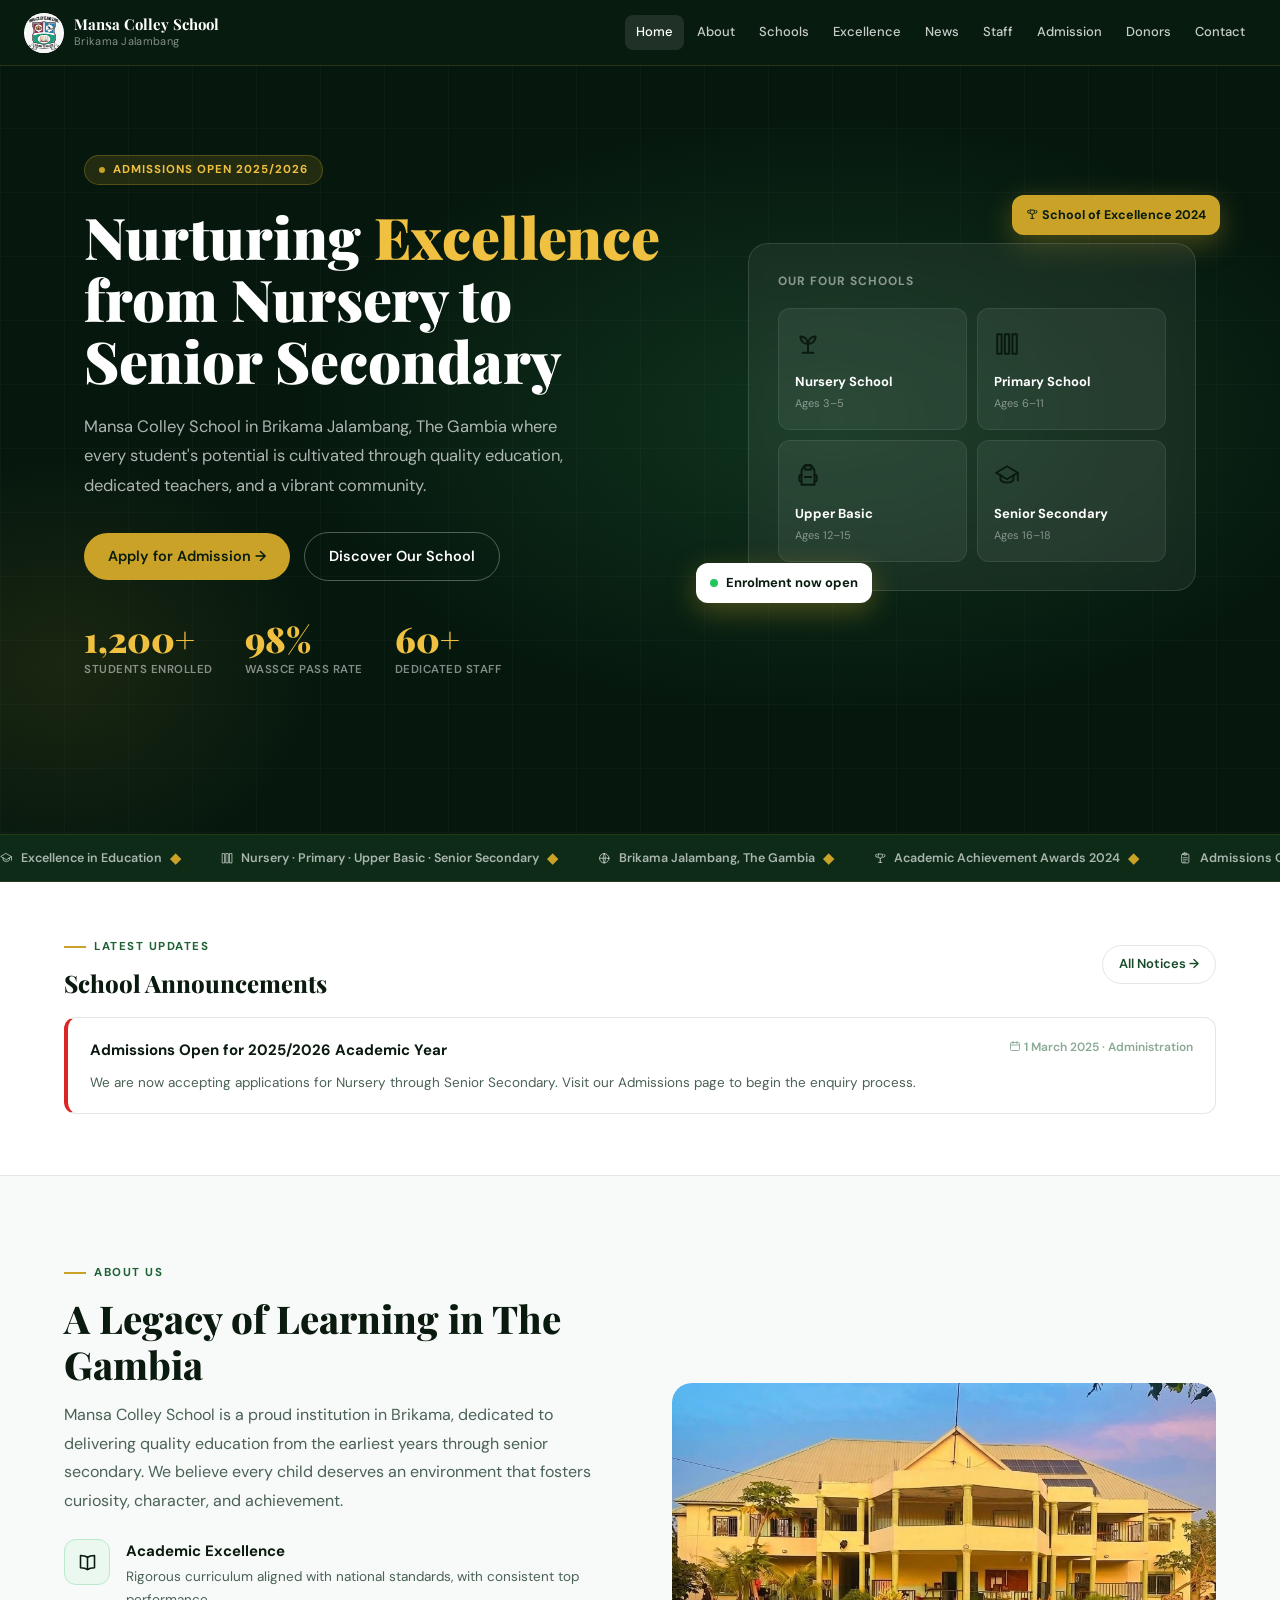
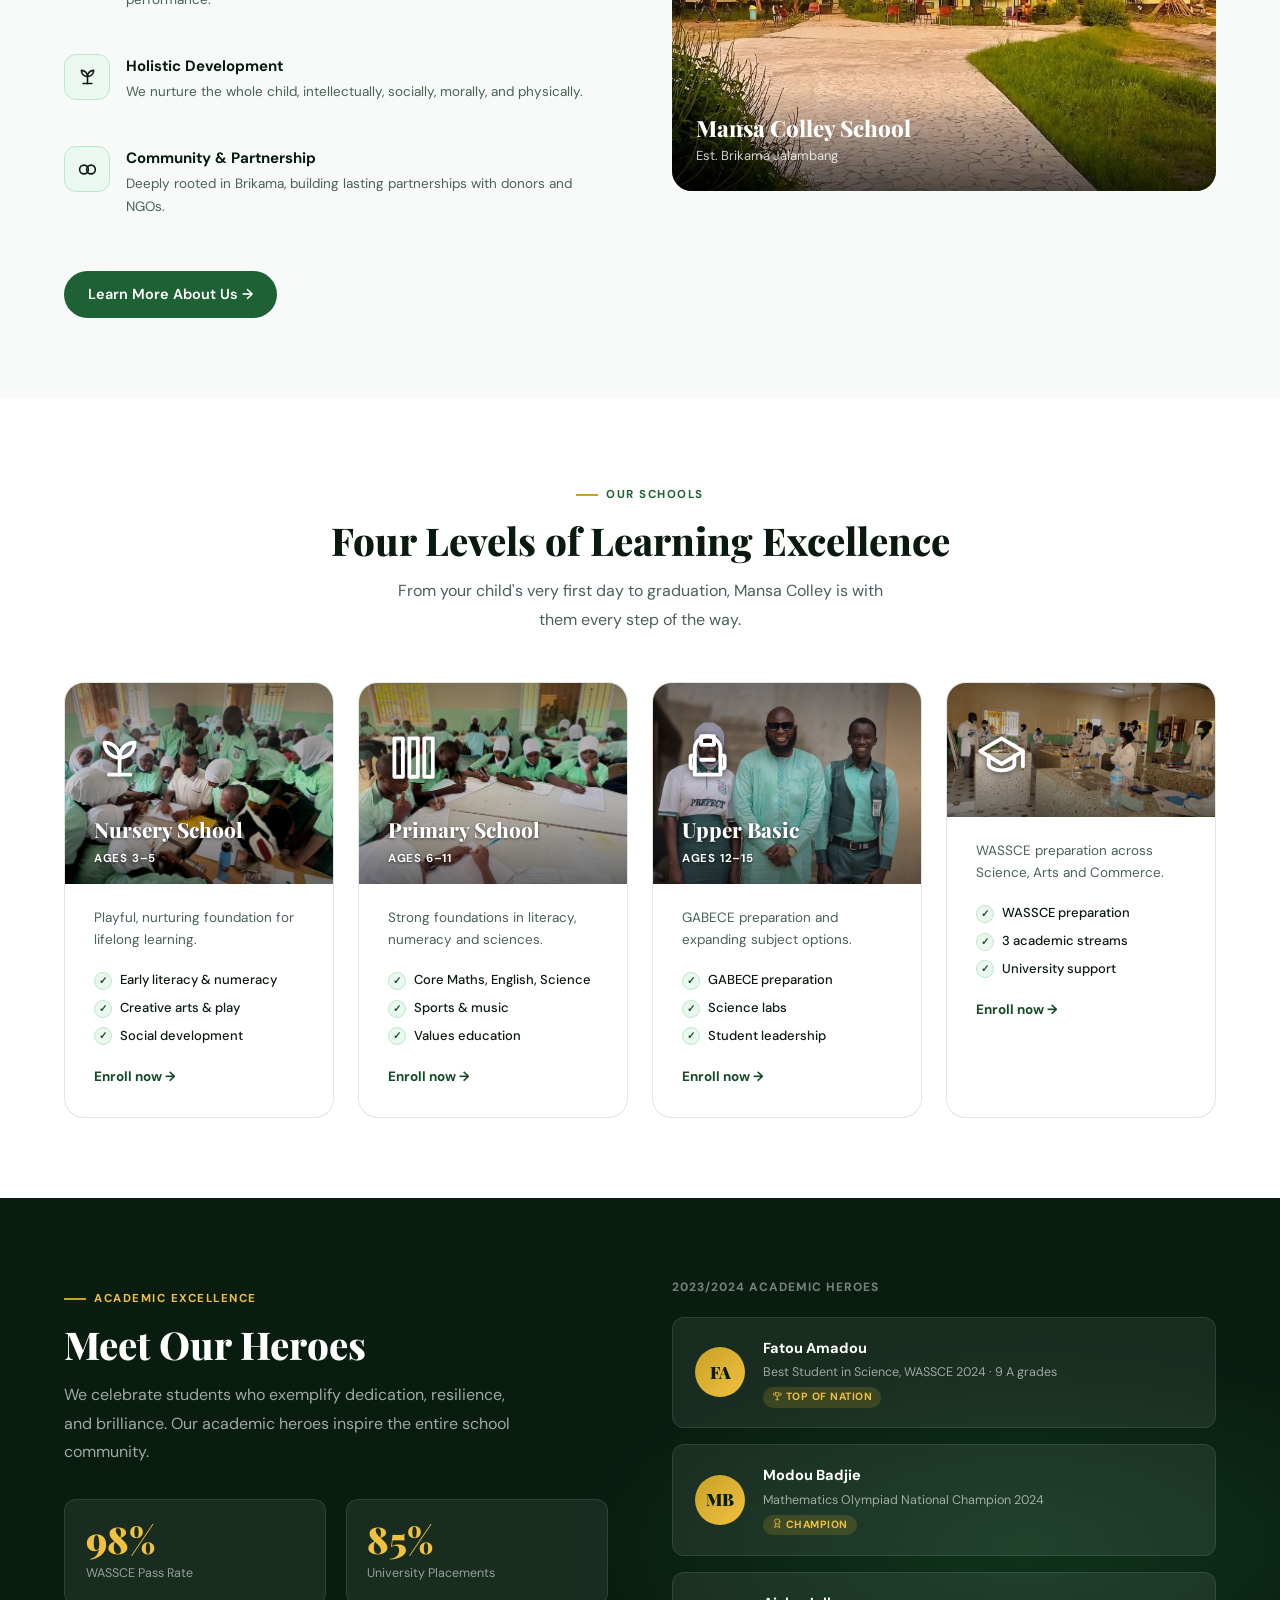
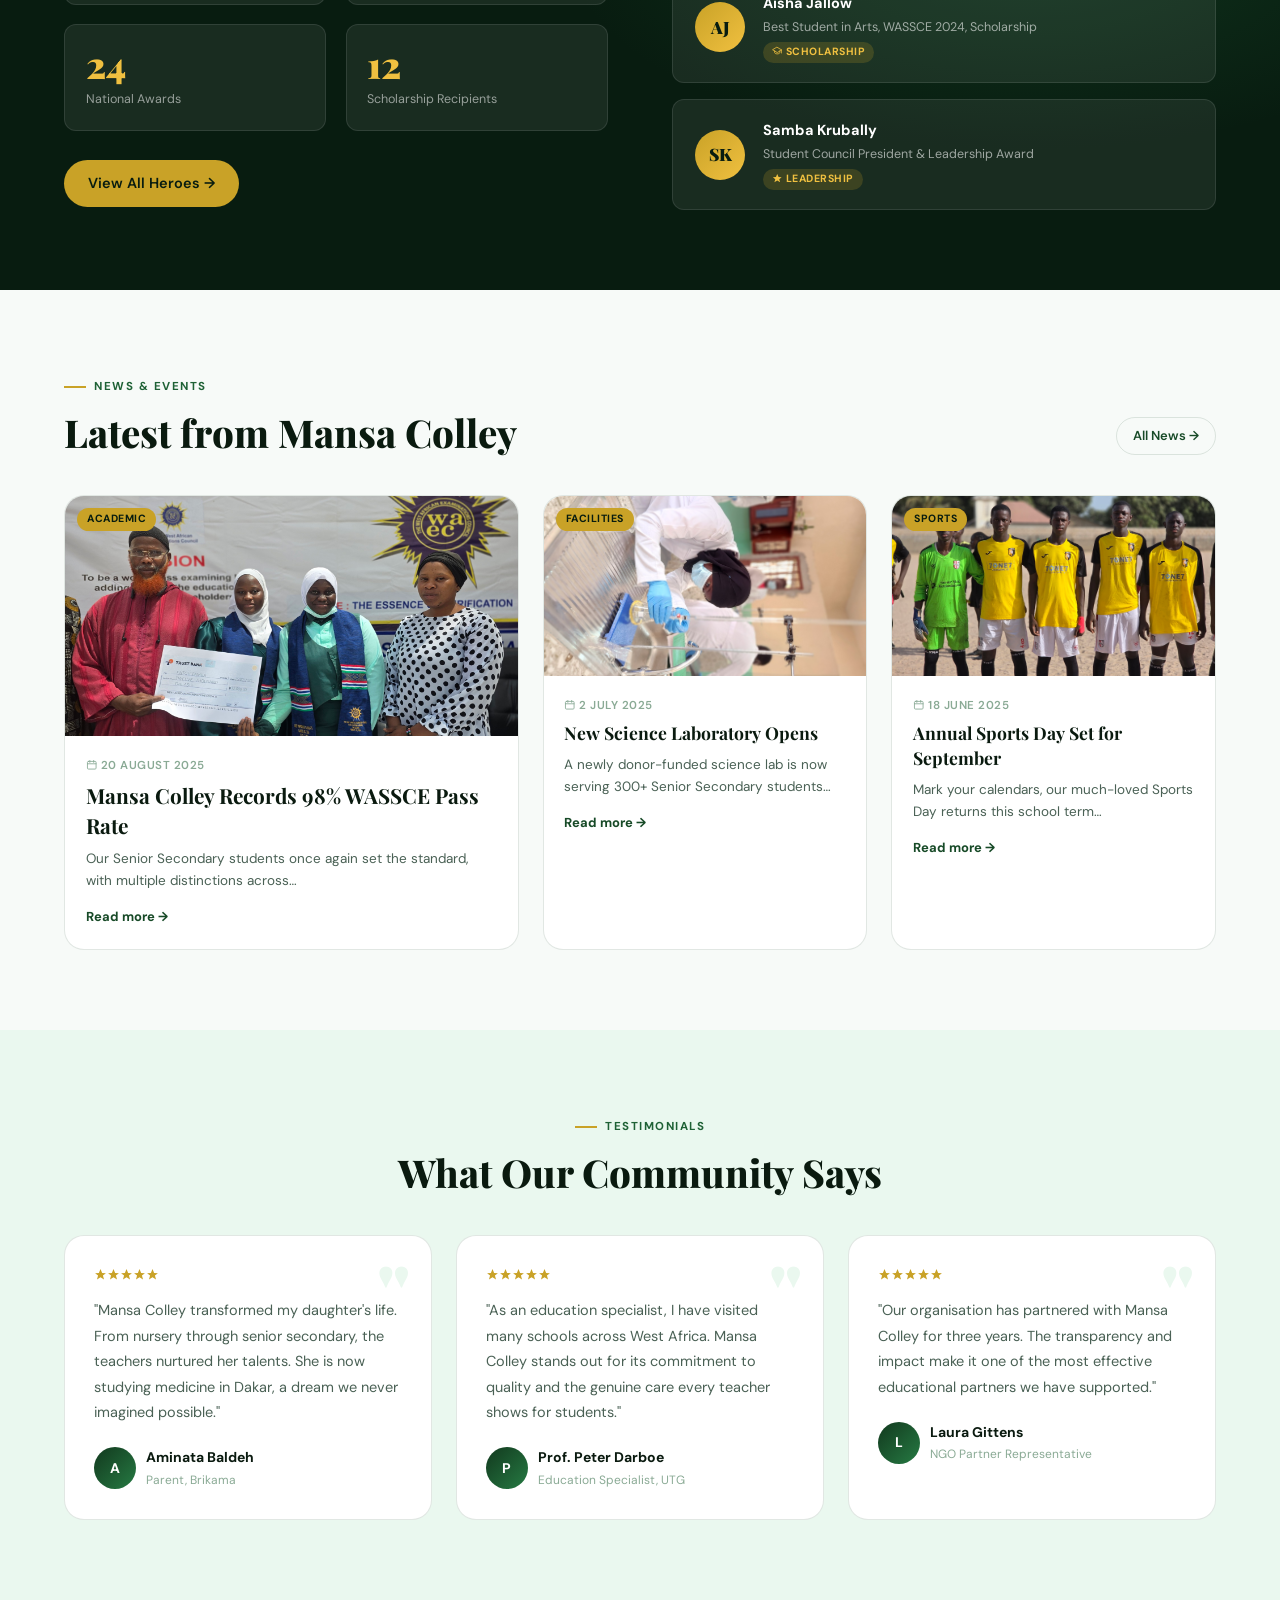
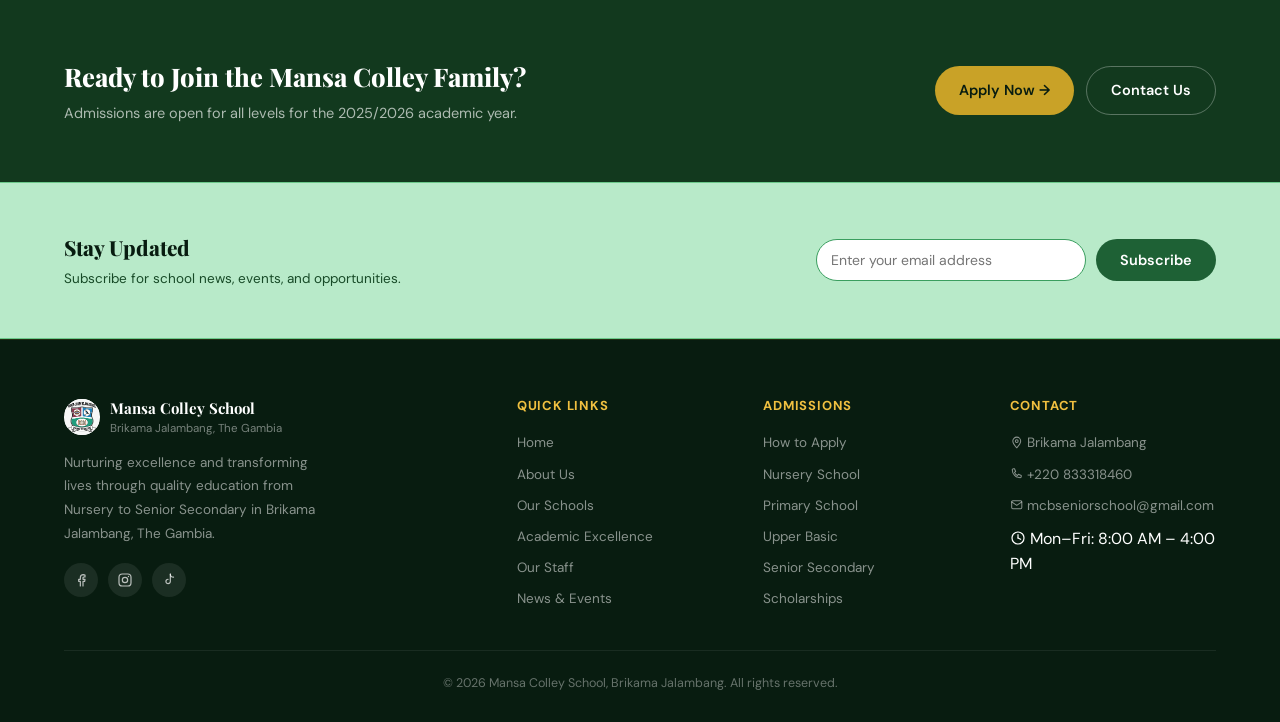
==== commit 739e012e: "Add photos to Nursery and Primary School cards on homepage" ====
--- a/index.html
+++ b/index.html
@@ -229,10 +229,12 @@
     </div>
     <div class="grid-4">
       <a href="schools.html" class="school-card reveal">
-        <div class="sc-top nursery">
-          <span class="sc-emoji"><svg class="icon" aria-hidden="true" focusable="false"><use href="#icon-sprout"></use></svg></span>
-          <div class="sc-name">Nursery School</div>
-          <div class="sc-level">Ages 3–5</div>
+        <div class="sc-top nursery" style="position:relative;overflow:hidden;color:#fff;aspect-ratio:4/3">
+          <img src="img/nursery-school.jpg" alt="Nursery School students at Mansa Colley School" style="position:absolute;inset:0;width:100%;height:100%;object-fit:cover">
+          <div style="position:absolute;inset:0;background:linear-gradient(180deg,rgba(0,0,0,0.45),rgba(0,0,0,0.15) 50%,rgba(0,0,0,0.55))"></div>
+          <span class="sc-emoji" style="position:relative;filter:drop-shadow(0 1px 3px rgba(0,0,0,0.6))"><svg class="icon" aria-hidden="true" focusable="false"><use href="#icon-sprout"></use></svg></span>
+          <div class="sc-name" style="position:relative;color:#fff;text-shadow:0 1px 3px rgba(0,0,0,0.6)">Nursery School</div>
+          <div class="sc-level" style="position:relative;color:#fff;text-shadow:0 1px 3px rgba(0,0,0,0.6)">Ages 3–5</div>
         </div>
         <div class="sc-body">
           <p class="sc-desc">Playful, nurturing foundation for lifelong learning.</p>
@@ -245,10 +247,12 @@
         </div>
       </a>
       <a href="schools.html" class="school-card reveal">
-        <div class="sc-top primary">
-          <span class="sc-emoji"><svg class="icon" aria-hidden="true" focusable="false"><use href="#icon-books"></use></svg></span>
-          <div class="sc-name">Primary School</div>
-          <div class="sc-level">Ages 6–11</div>
+        <div class="sc-top primary" style="position:relative;overflow:hidden;color:#fff;aspect-ratio:4/3">
+          <img src="img/primary-school.jpg" alt="Primary School students at Mansa Colley School" style="position:absolute;inset:0;width:100%;height:100%;object-fit:cover">
+          <div style="position:absolute;inset:0;background:linear-gradient(180deg,rgba(0,0,0,0.45),rgba(0,0,0,0.15) 50%,rgba(0,0,0,0.55))"></div>
+          <span class="sc-emoji" style="position:relative;filter:drop-shadow(0 1px 3px rgba(0,0,0,0.6))"><svg class="icon" aria-hidden="true" focusable="false"><use href="#icon-books"></use></svg></span>
+          <div class="sc-name" style="position:relative;color:#fff;text-shadow:0 1px 3px rgba(0,0,0,0.6)">Primary School</div>
+          <div class="sc-level" style="position:relative;color:#fff;text-shadow:0 1px 3px rgba(0,0,0,0.6)">Ages 6–11</div>
         </div>
         <div class="sc-body">
           <p class="sc-desc">Strong foundations in literacy, numeracy and sciences.</p>
--- a/css/nav.css
+++ b/css/nav.css
@@ -167,9 +167,16 @@
   border-left: 3px solid var(--gold);
 }
 .mobile-link.mobile-cta {
-  color: var(--gold);
+  color: var(--g9);
+  background: var(--gold);
   font-weight: 700;
+  text-align: center;
+  border-radius: 100px;
+  padding: 10px 16px;
+  margin-top: 8px;
+  border-bottom: none;
 }
+.mobile-link.mobile-cta:hover { background: var(--goldi); color: var(--g9); }
 
 /* Responsive */
 @media (max-width: 1024px) {
--- a/css/layout.css
+++ b/css/layout.css
@@ -181,6 +181,12 @@
 /* ---- NEWS PREVIEW GRID ---- */
 .news-preview-grid { display: grid; grid-template-columns: 1.4fr 1fr 1fr; gap: 1.5rem; }
 
+/* ---- STATS (3-up variant, e.g. Excellence page) ---- */
+.stat-grid-3 { grid-template-columns: repeat(3,1fr); }
+
+/* ---- SCHOOL DETAIL GRID (Overview + What We Offer columns) ---- */
+.school-detail-grid { padding: 2rem; display: grid; grid-template-columns: 1.4fr 1fr; gap: 2.5rem; align-items: start; }
+
 /* Responsive layout */
 @media (max-width: 1024px) {
   .footer-grid  { grid-template-columns: 1fr 1fr; gap: 1.5rem; }
@@ -195,6 +201,11 @@
   .hero-right   { display: none; }
   .footer-grid  { grid-template-columns: 1fr; }
   .news-preview-grid { grid-template-columns: 1fr; }
+  .stat-grid-3  { grid-template-columns: repeat(2,1fr); }
+  .school-detail-grid { grid-template-columns: 1fr; }
+}
+@media (max-width: 480px) {
+  .stat-grid-3  { grid-template-columns: 1fr; }
 }
 @media (max-width: 480px) {
   .hero h1      { font-size: 2.2rem; }
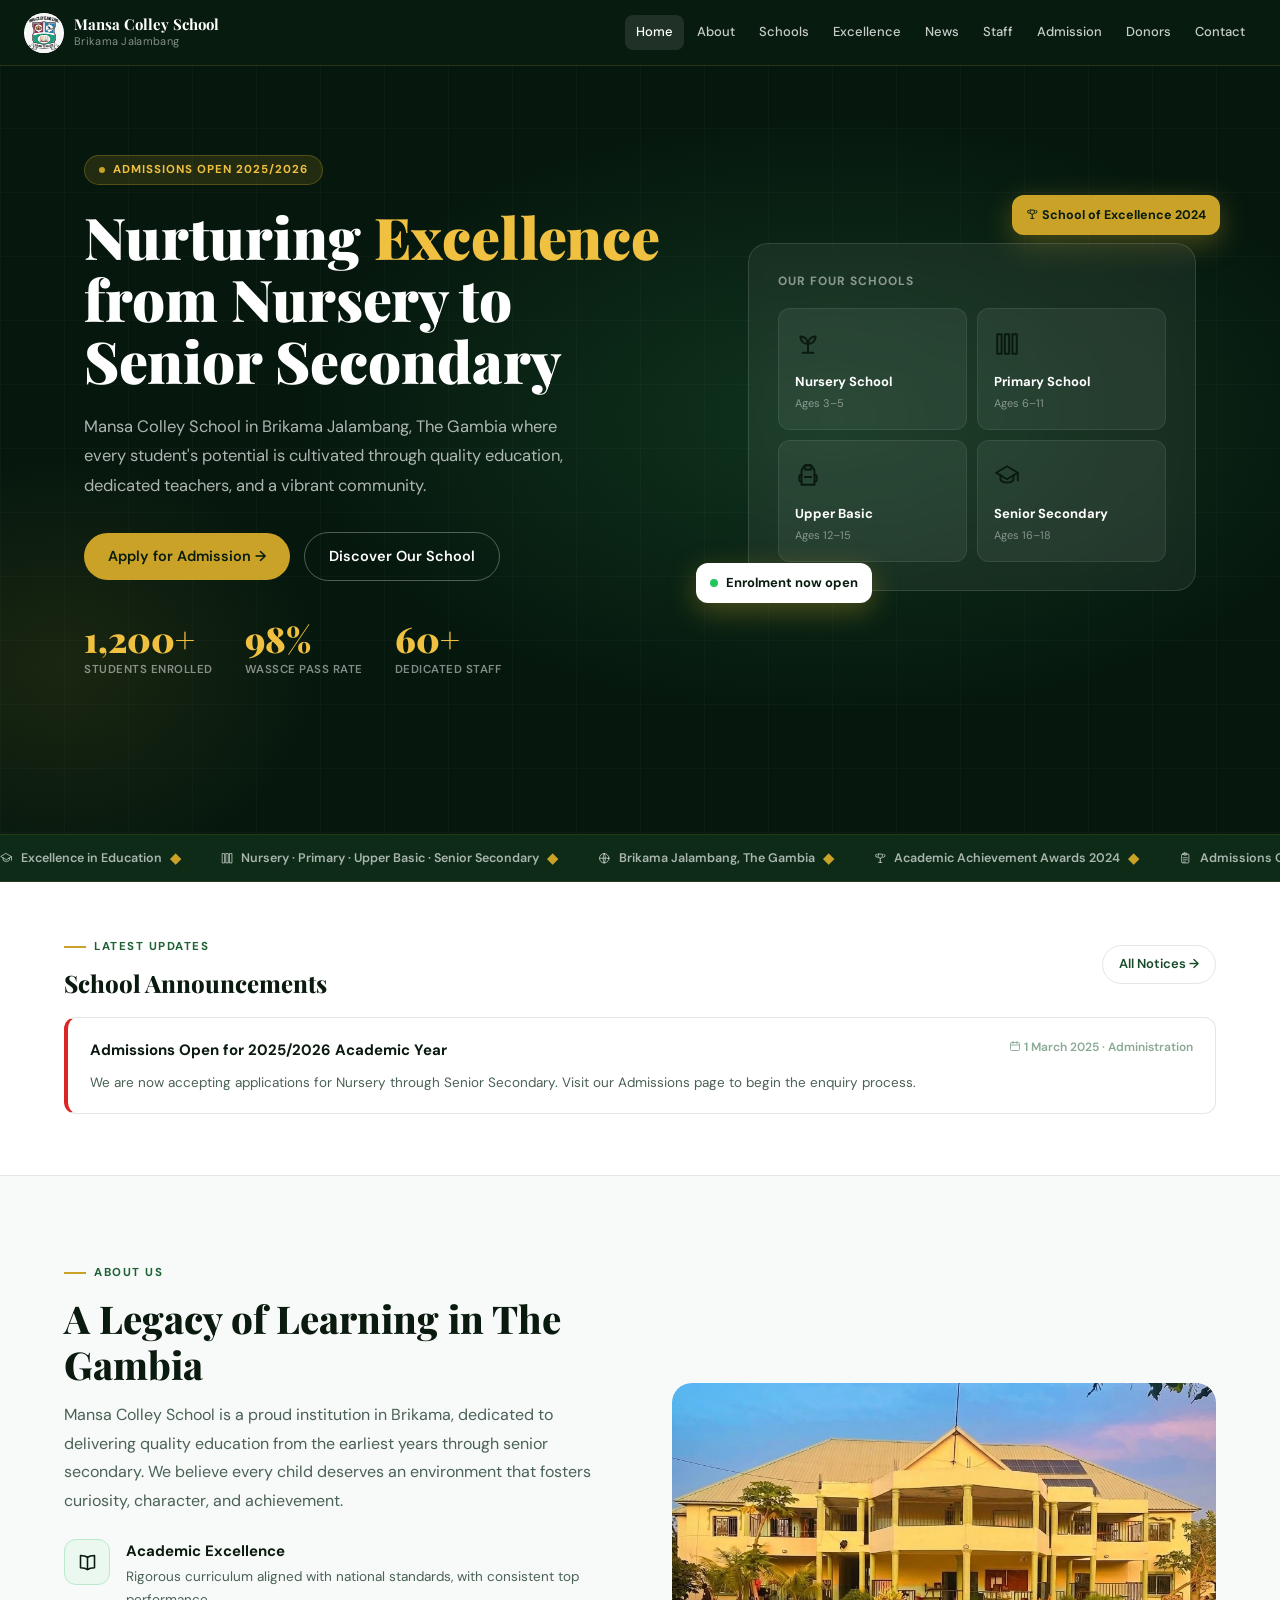
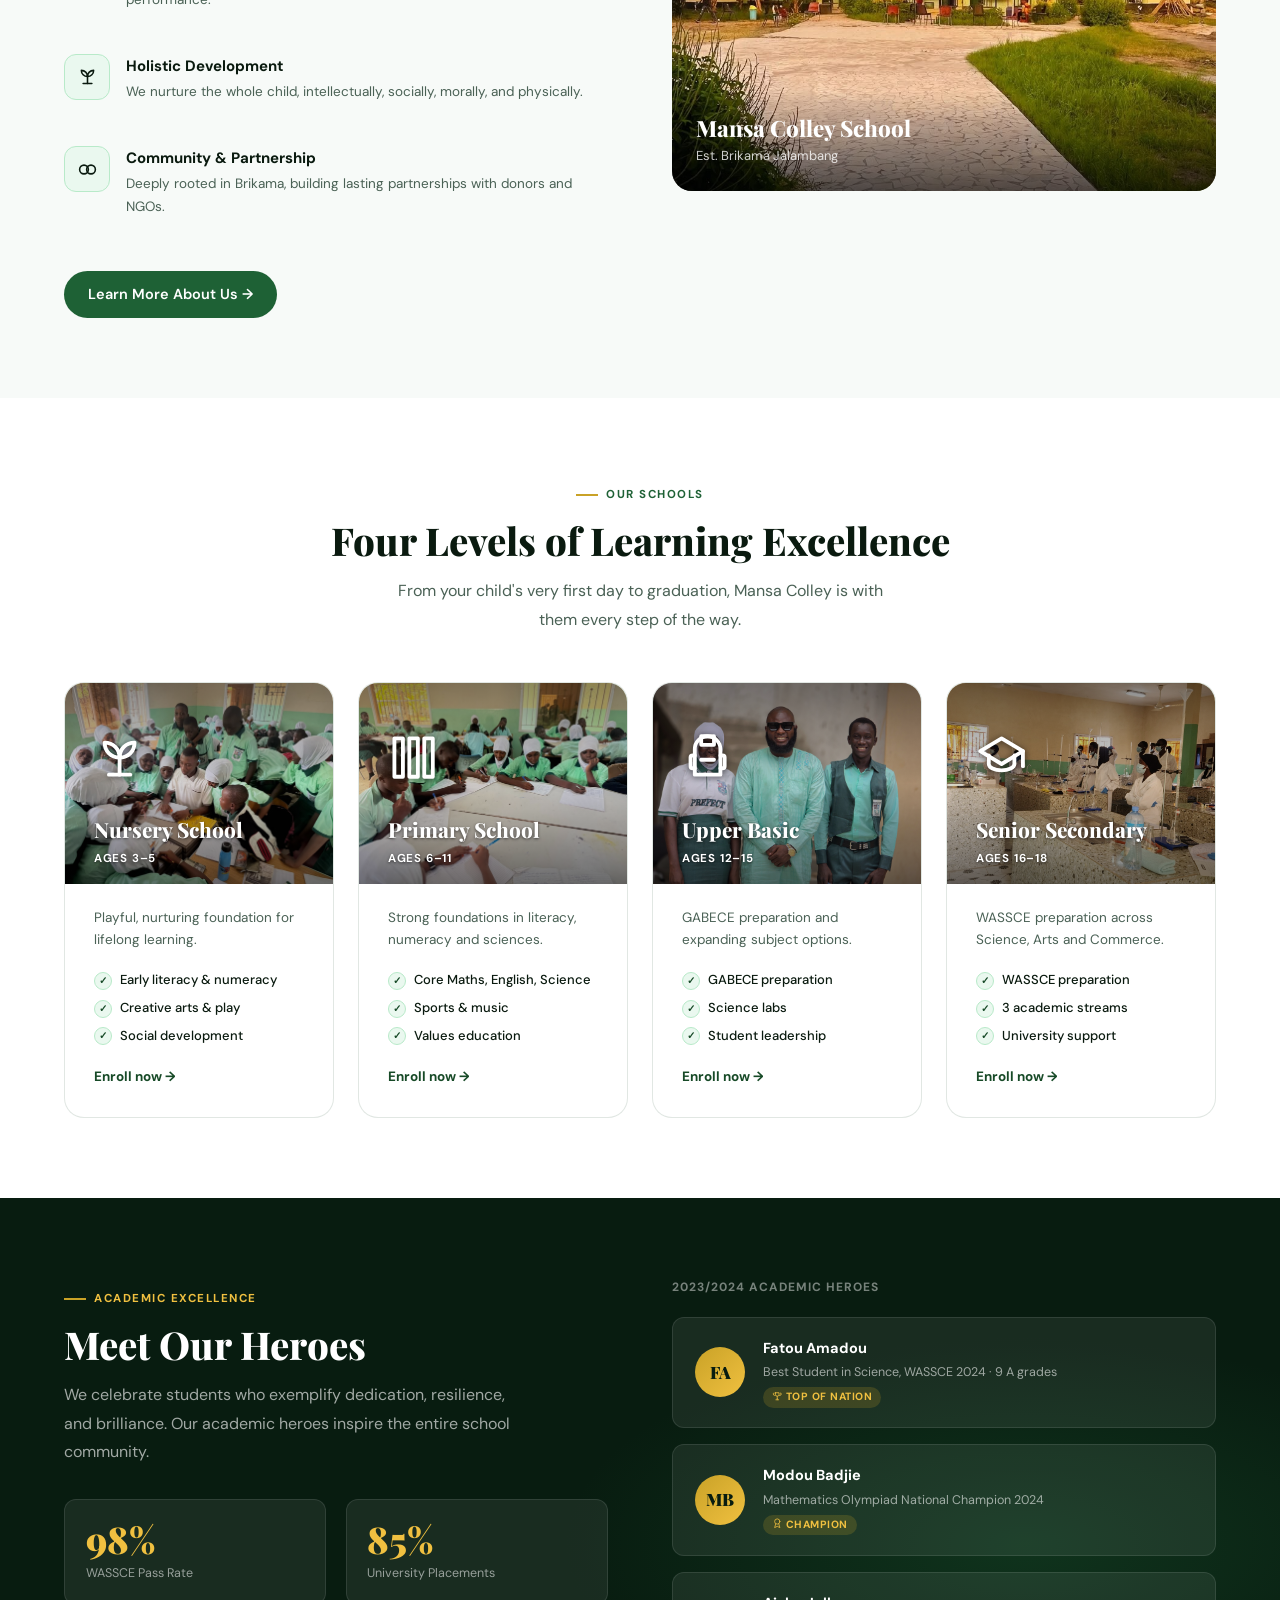
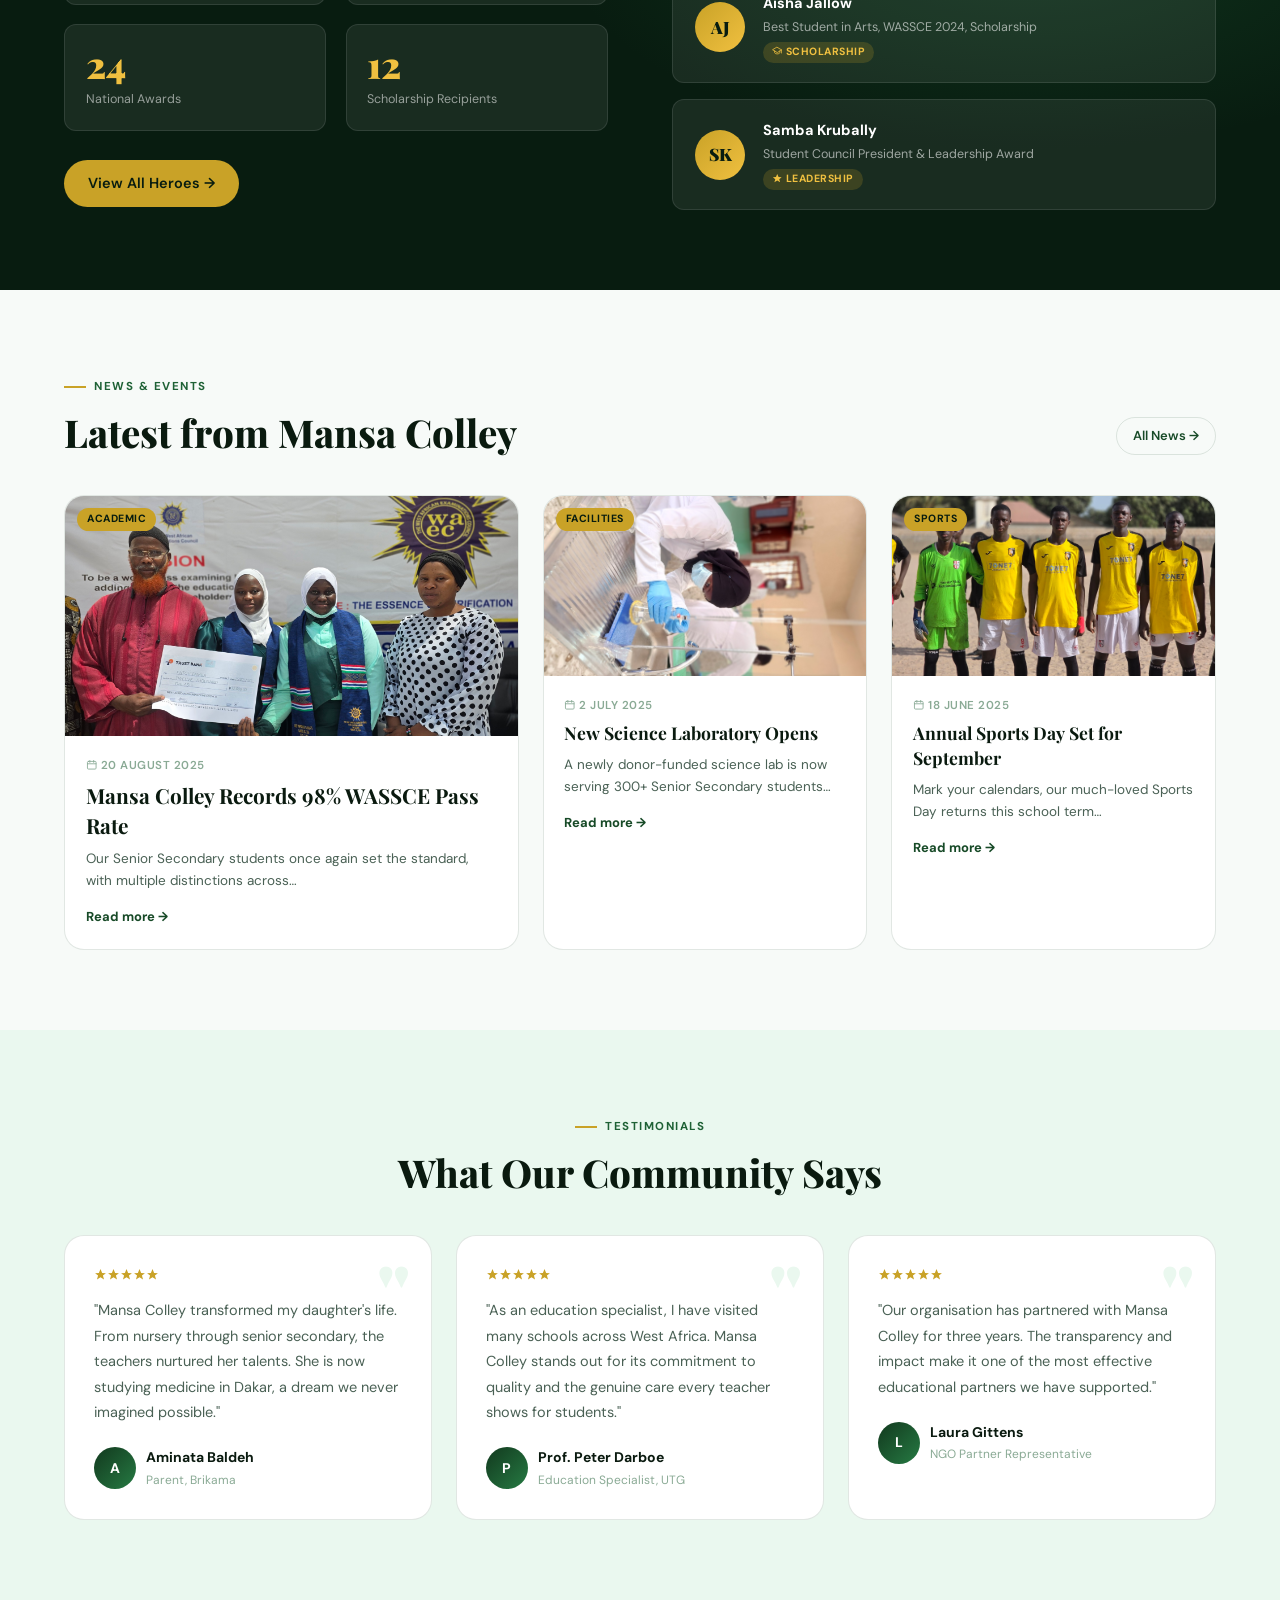
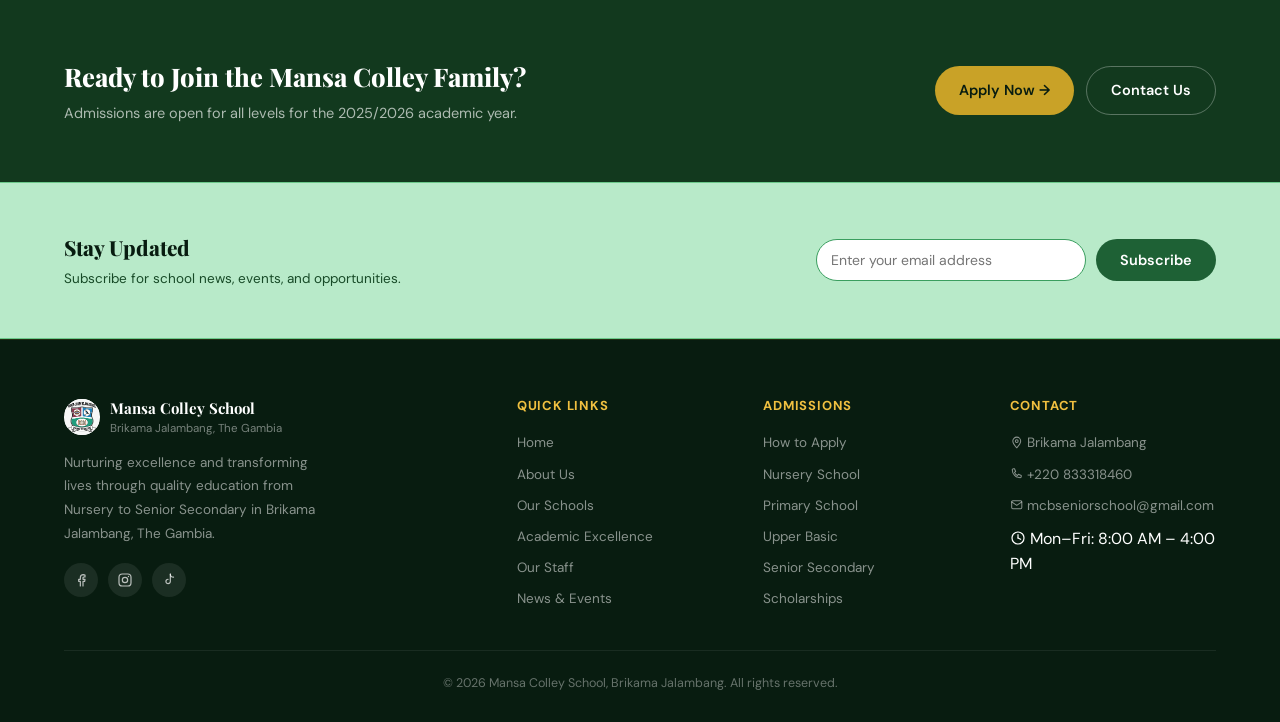
==== commit 6b311a30: "Fix Senior Secondary card: match 4:3 aspect ratio so icon/name/level text isn't clipped" ====
--- a/index.html
+++ b/index.html
@@ -283,7 +283,7 @@
         </div>
       </a>
       <a href="schools.html" class="school-card reveal">
-        <div class="sc-top senior" style="position:relative;overflow:hidden;color:#fff;aspect-ratio:2/1">
+        <div class="sc-top senior" style="position:relative;overflow:hidden;color:#fff;aspect-ratio:4/3">
           <img src="img/senior-quick.jpg" alt="Senior Secondary science lab class at Mansa Colley School" style="position:absolute;inset:0;width:100%;height:100%;object-fit:cover">
           <div style="position:absolute;inset:0;background:linear-gradient(180deg,rgba(0,0,0,0.45),rgba(0,0,0,0.15) 50%,rgba(0,0,0,0.55))"></div>
           <span class="sc-emoji" style="position:relative;filter:drop-shadow(0 1px 3px rgba(0,0,0,0.6))"><svg class="icon" aria-hidden="true" focusable="false"><use href="#icon-cap"></use></svg></span>
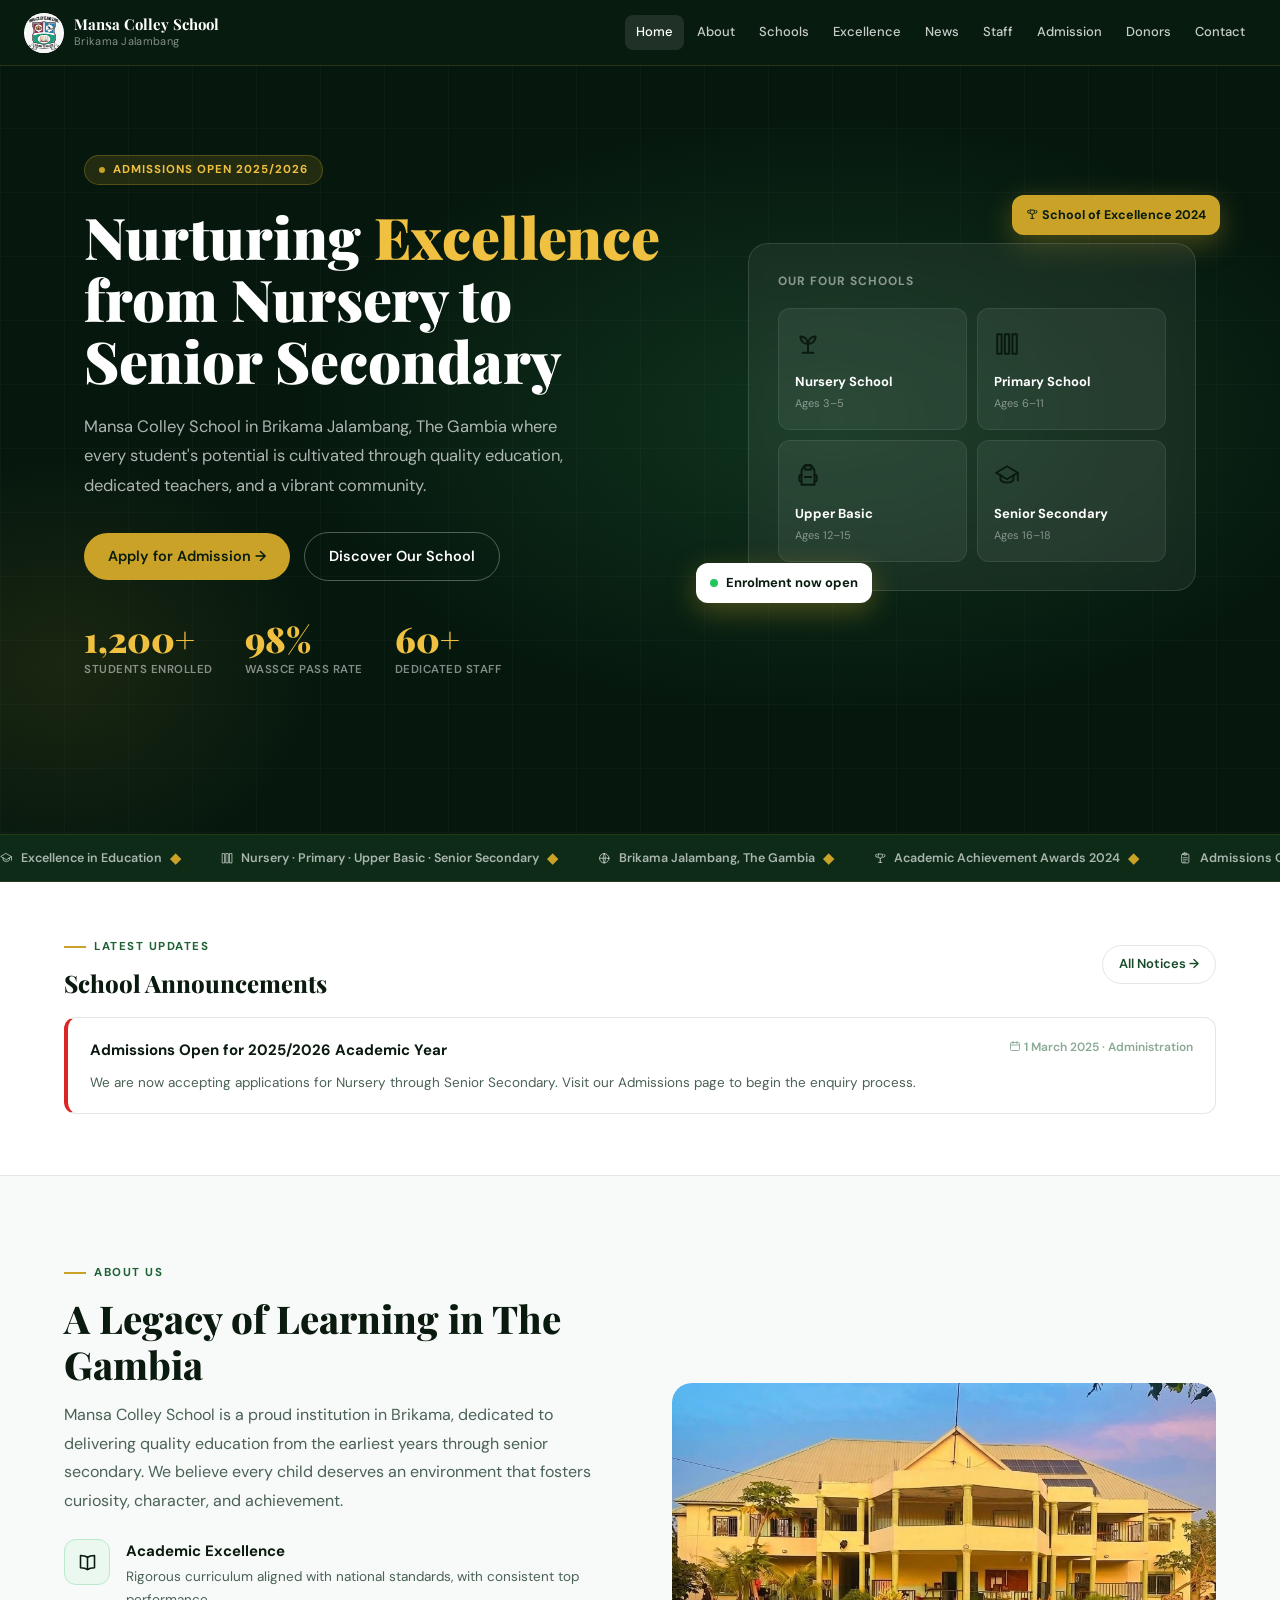
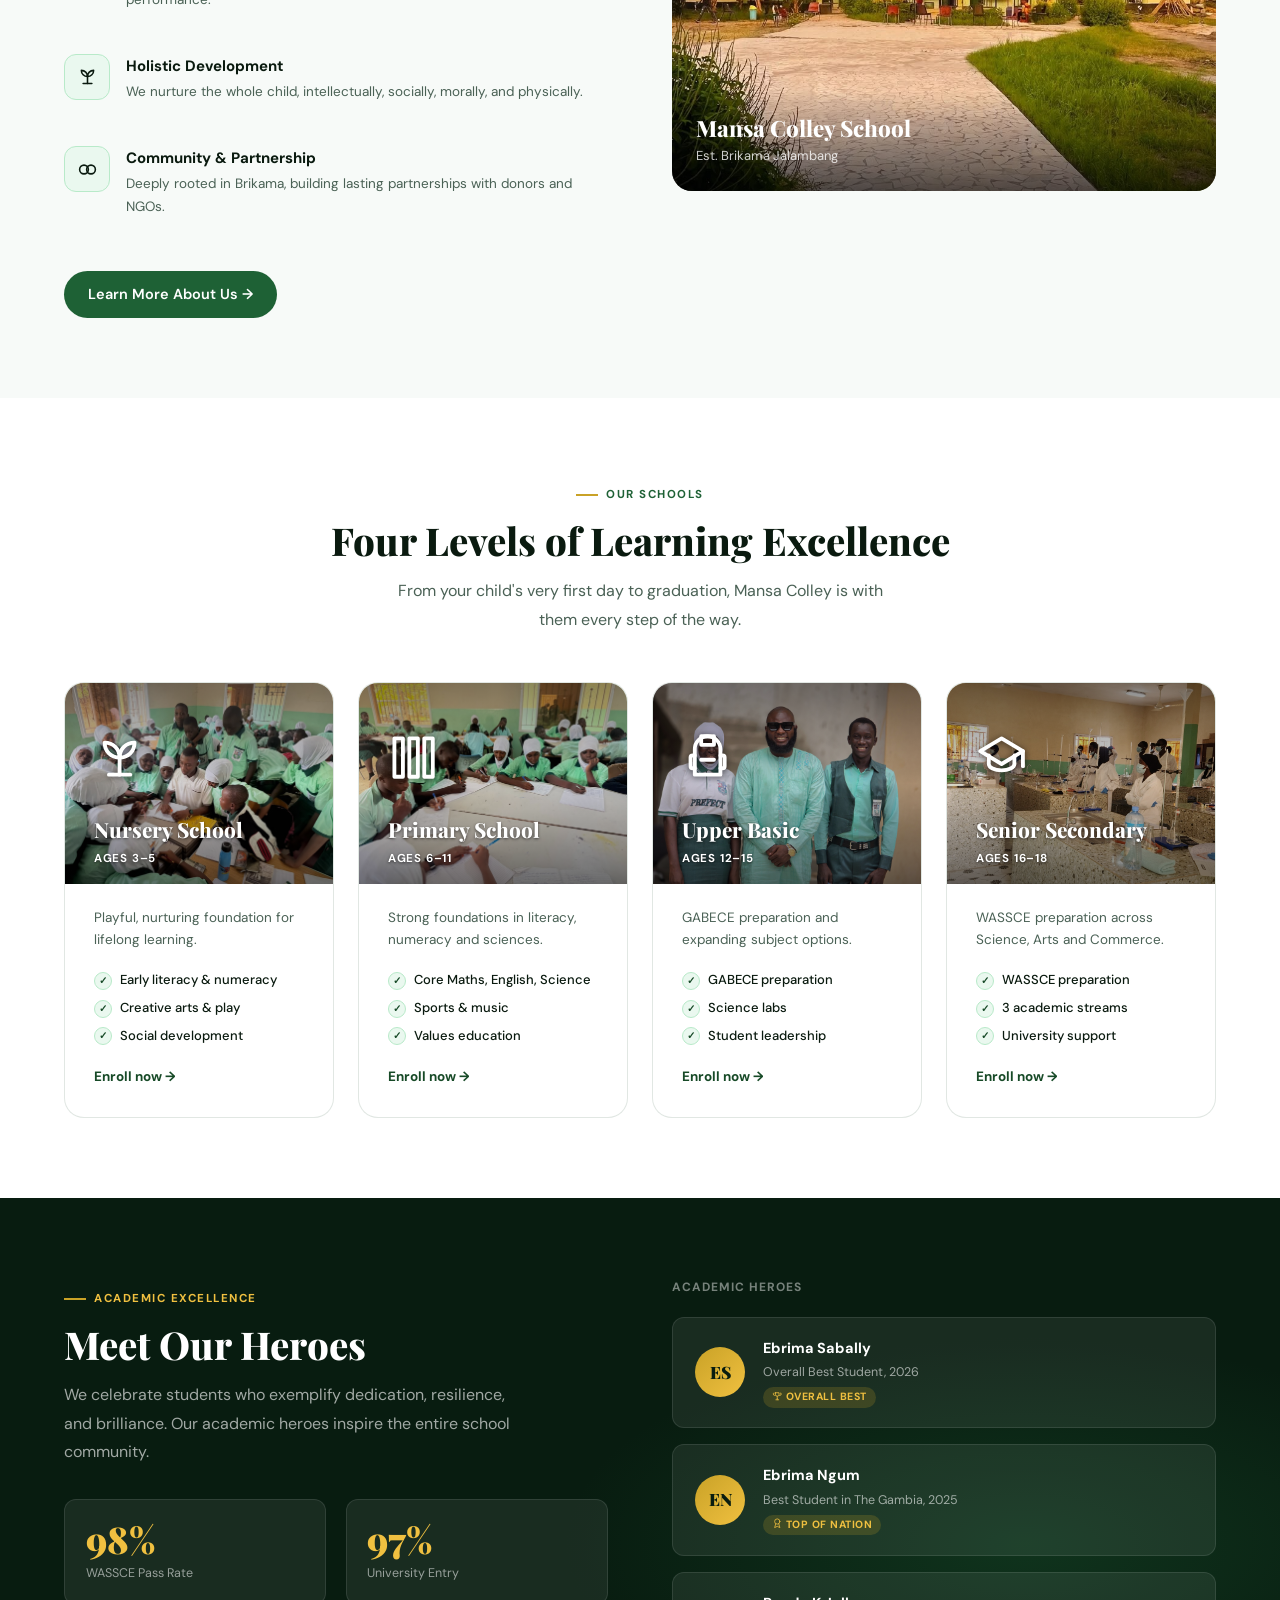
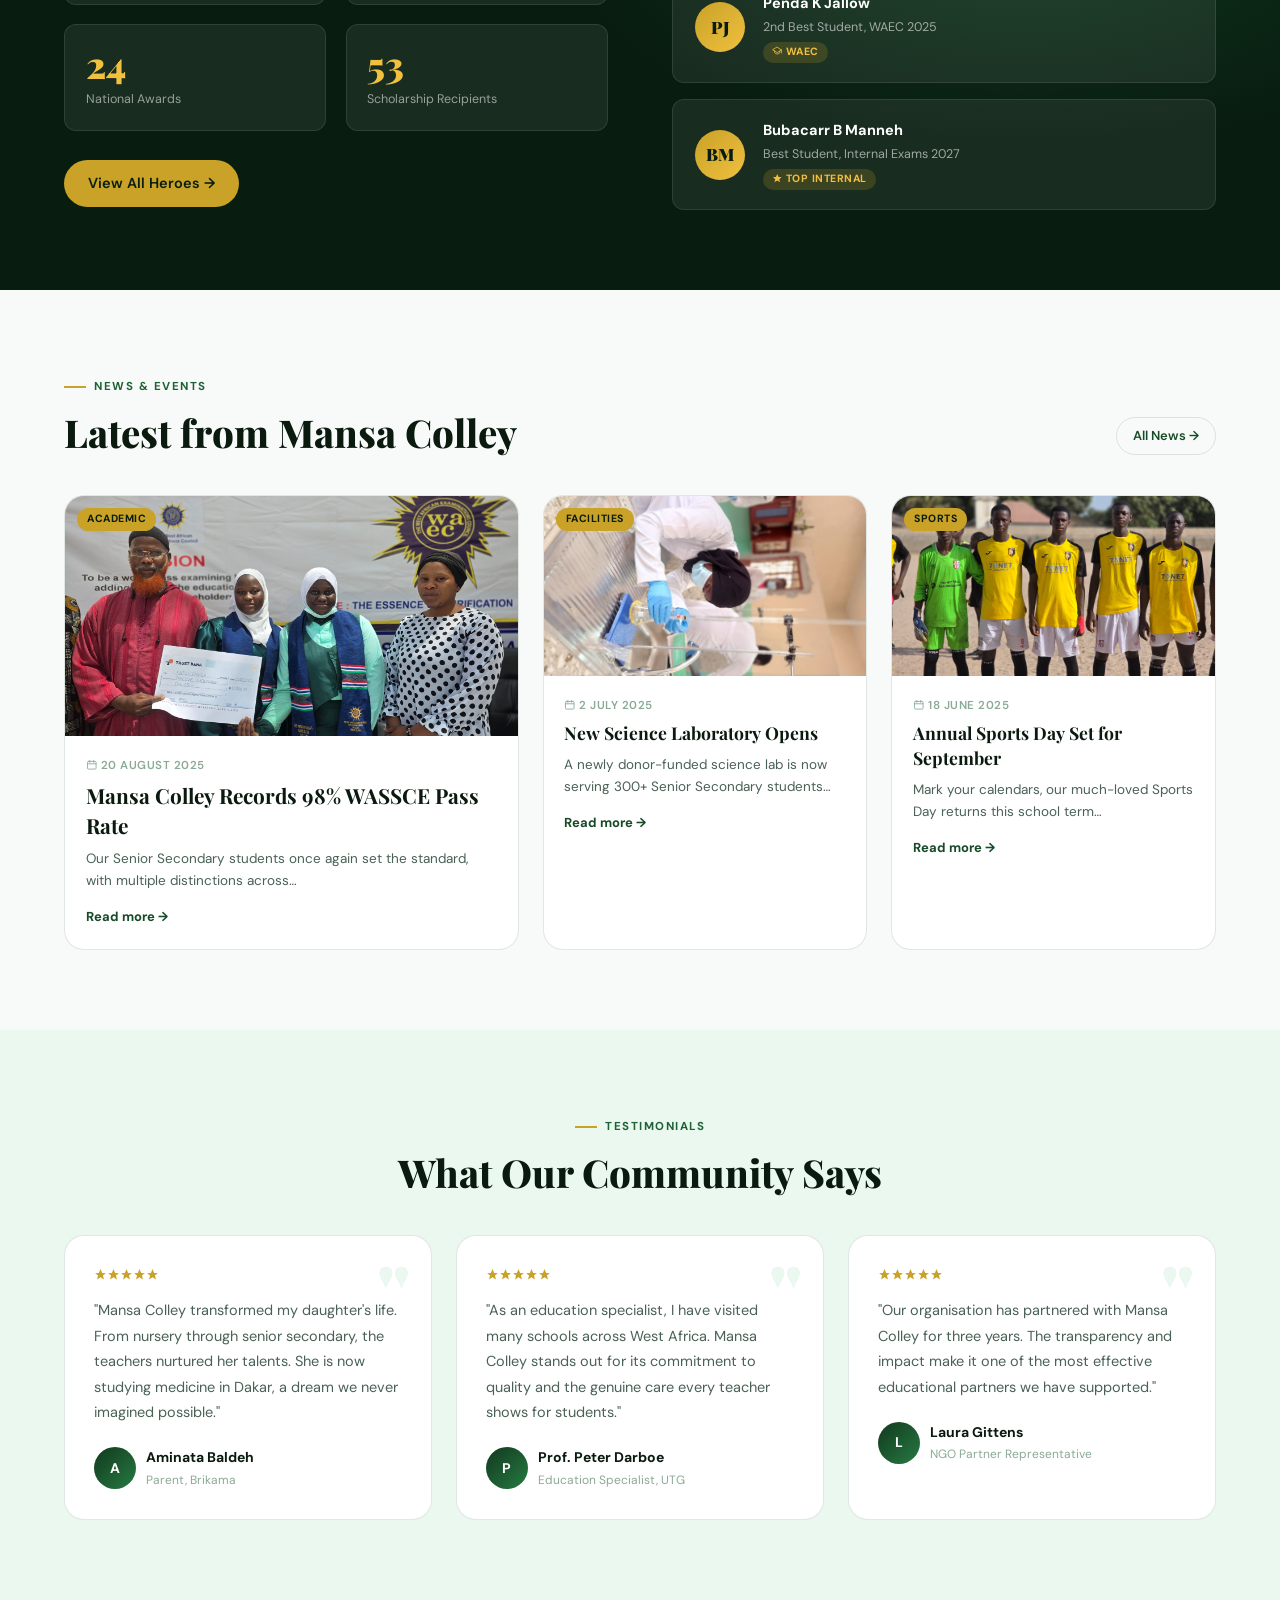
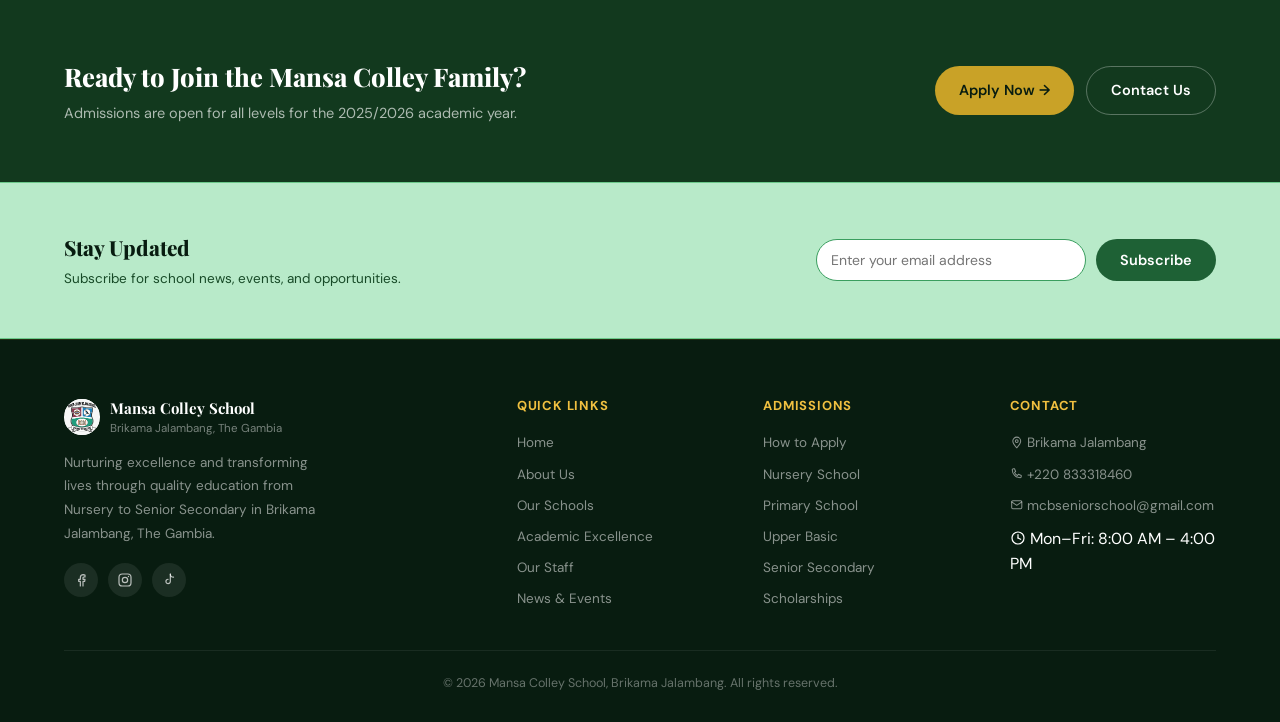
==== commit 6482fb03: "Update Meet Our Heroes section with new stats and academic heroes" ====
--- a/index.html
+++ b/index.html
@@ -314,30 +314,30 @@
         <p class="sdesc exc-sdesc">We celebrate students who exemplify dedication, resilience, and brilliance. Our academic heroes inspire the entire school community.</p>
         <div class="stat-grid">
           <div class="stat-box"><div class="stat-num">98%</div><div class="stat-lbl">WASSCE Pass Rate</div></div>
-          <div class="stat-box"><div class="stat-num">85%</div><div class="stat-lbl">University Placements</div></div>
+          <div class="stat-box"><div class="stat-num">97%</div><div class="stat-lbl">University Entry</div></div>
           <div class="stat-box"><div class="stat-num">24</div><div class="stat-lbl">National Awards</div></div>
-          <div class="stat-box"><div class="stat-num">12</div><div class="stat-lbl">Scholarship Recipients</div></div>
+          <div class="stat-box"><div class="stat-num">53</div><div class="stat-lbl">Scholarship Recipients</div></div>
         </div>
         <a href="excellence.html" class="btn btn-gold" style="margin-top:1.8rem">View All Heroes →</a>
       </div>
       <div class="reveal delay-2">
-        <div style="font-size:12px;color:rgba(255,255,255,0.45);font-weight:700;text-transform:uppercase;letter-spacing:1px;margin-bottom:1.2rem">2023/2024 Academic Heroes</div>
+        <div style="font-size:12px;color:rgba(255,255,255,0.45);font-weight:700;text-transform:uppercase;letter-spacing:1px;margin-bottom:1.2rem">Academic Heroes</div>
         <div class="hero-cards-list">
           <div class="hcard">
-            <div class="hcard-avatar">FA</div>
-            <div><div class="hcard-name">Fatou Amadou</div><div class="hcard-ach">Best Student in Science, WASSCE 2024 · 9 A grades</div><div class="hcard-badge"><svg class="icon" aria-hidden="true" focusable="false"><use href="#icon-trophy"></use></svg> Top of Nation</div></div>
+            <div class="hcard-avatar">ES</div>
+            <div><div class="hcard-name">Ebrima Sabally</div><div class="hcard-ach">Overall Best Student, 2026</div><div class="hcard-badge"><svg class="icon" aria-hidden="true" focusable="false"><use href="#icon-trophy"></use></svg> Overall Best</div></div>
           </div>
           <div class="hcard">
-            <div class="hcard-avatar">MB</div>
-            <div><div class="hcard-name">Modou Badjie</div><div class="hcard-ach">Mathematics Olympiad National Champion 2024</div><div class="hcard-badge"><svg class="icon" aria-hidden="true" focusable="false"><use href="#icon-award"></use></svg> Champion</div></div>
+            <div class="hcard-avatar">EN</div>
+            <div><div class="hcard-name">Ebrima Ngum</div><div class="hcard-ach">Best Student in The Gambia, 2025</div><div class="hcard-badge"><svg class="icon" aria-hidden="true" focusable="false"><use href="#icon-award"></use></svg> Top of Nation</div></div>
           </div>
           <div class="hcard">
-            <div class="hcard-avatar">AJ</div>
-            <div><div class="hcard-name">Aisha Jallow</div><div class="hcard-ach">Best Student in Arts, WASSCE 2024, Scholarship</div><div class="hcard-badge"><svg class="icon" aria-hidden="true" focusable="false"><use href="#icon-cap"></use></svg> Scholarship</div></div>
+            <div class="hcard-avatar">PJ</div>
+            <div><div class="hcard-name">Penda K Jallow</div><div class="hcard-ach">2nd Best Student, WAEC 2025</div><div class="hcard-badge"><svg class="icon" aria-hidden="true" focusable="false"><use href="#icon-cap"></use></svg> WAEC</div></div>
           </div>
           <div class="hcard">
-            <div class="hcard-avatar">SK</div>
-            <div><div class="hcard-name">Samba Krubally</div><div class="hcard-ach">Student Council President & Leadership Award</div><div class="hcard-badge"><svg class="icon icon-fill" aria-hidden="true" focusable="false"><use href="#icon-star"></use></svg> Leadership</div></div>
+            <div class="hcard-avatar">BM</div>
+            <div><div class="hcard-name">Bubacarr B Manneh</div><div class="hcard-ach">Best Student, Internal Exams 2027</div><div class="hcard-badge"><svg class="icon icon-fill" aria-hidden="true" focusable="false"><use href="#icon-star"></use></svg> Top Internal</div></div>
           </div>
         </div>
       </div>
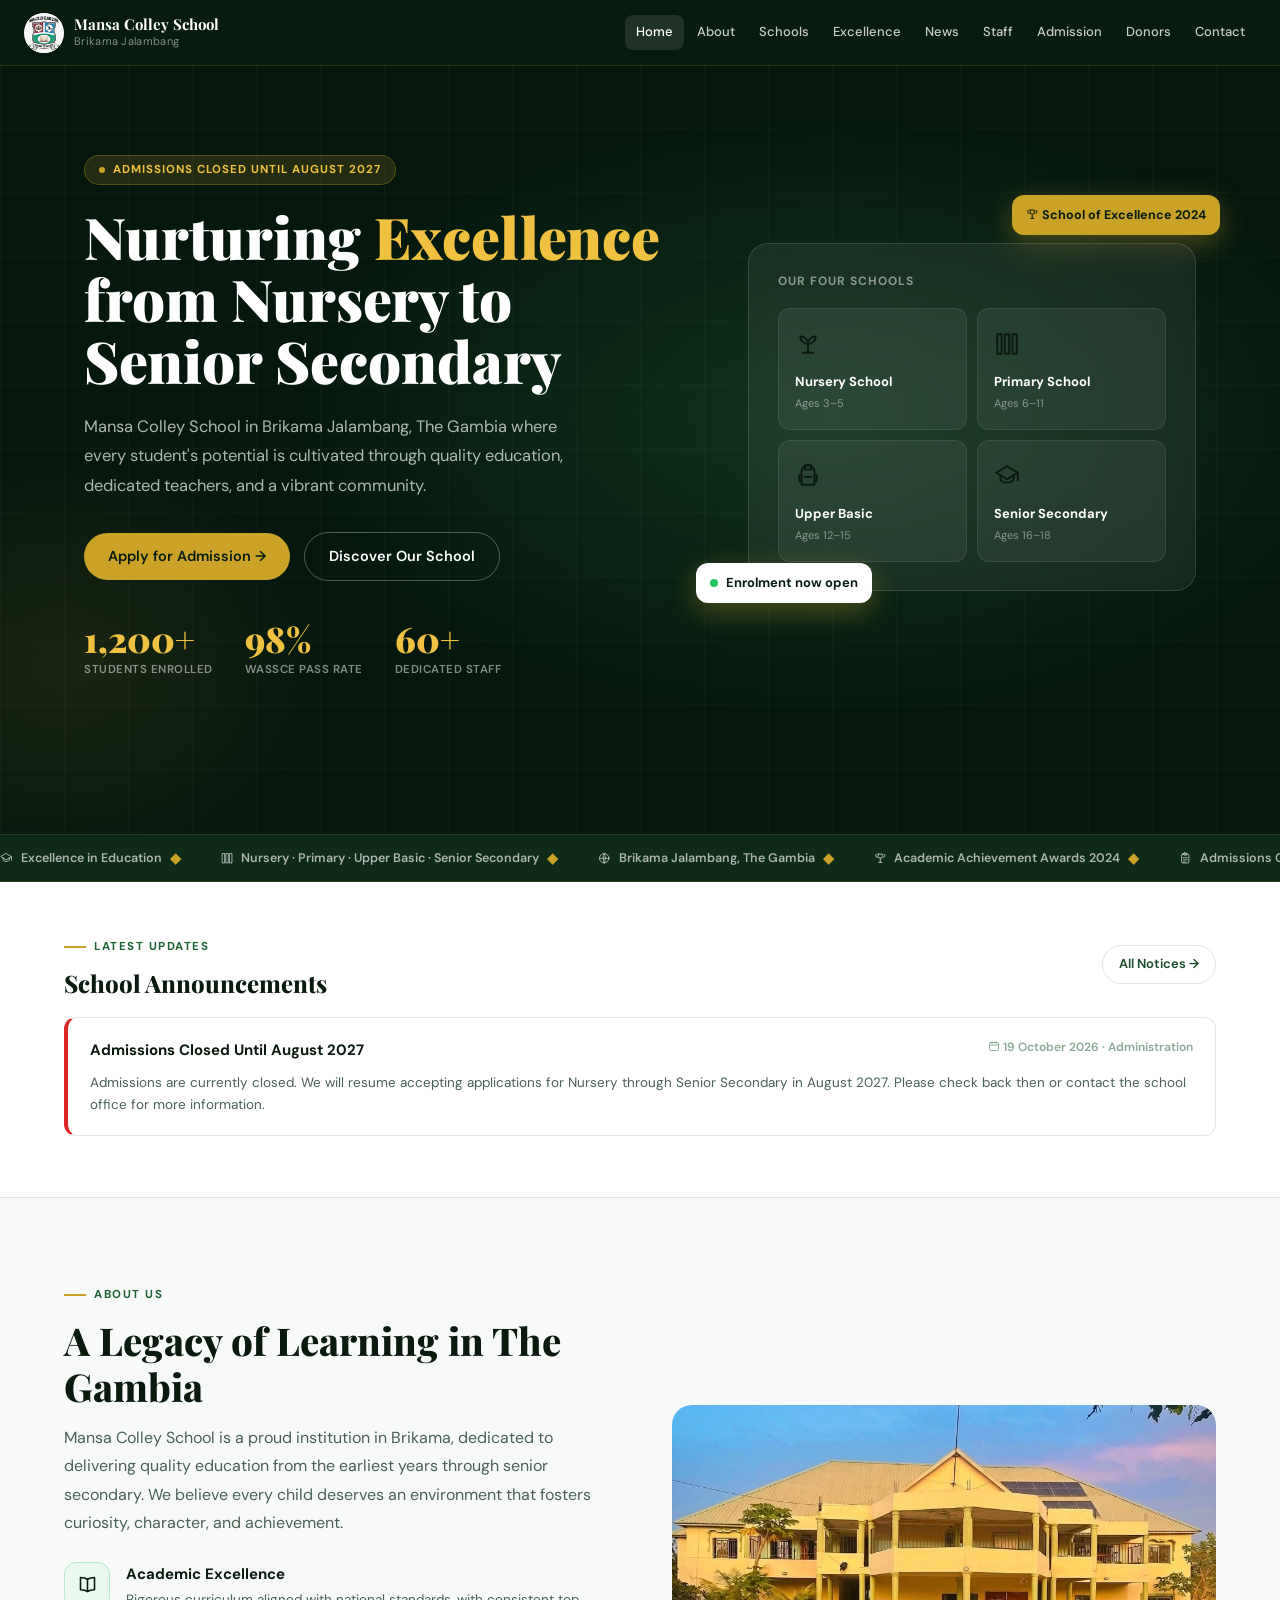
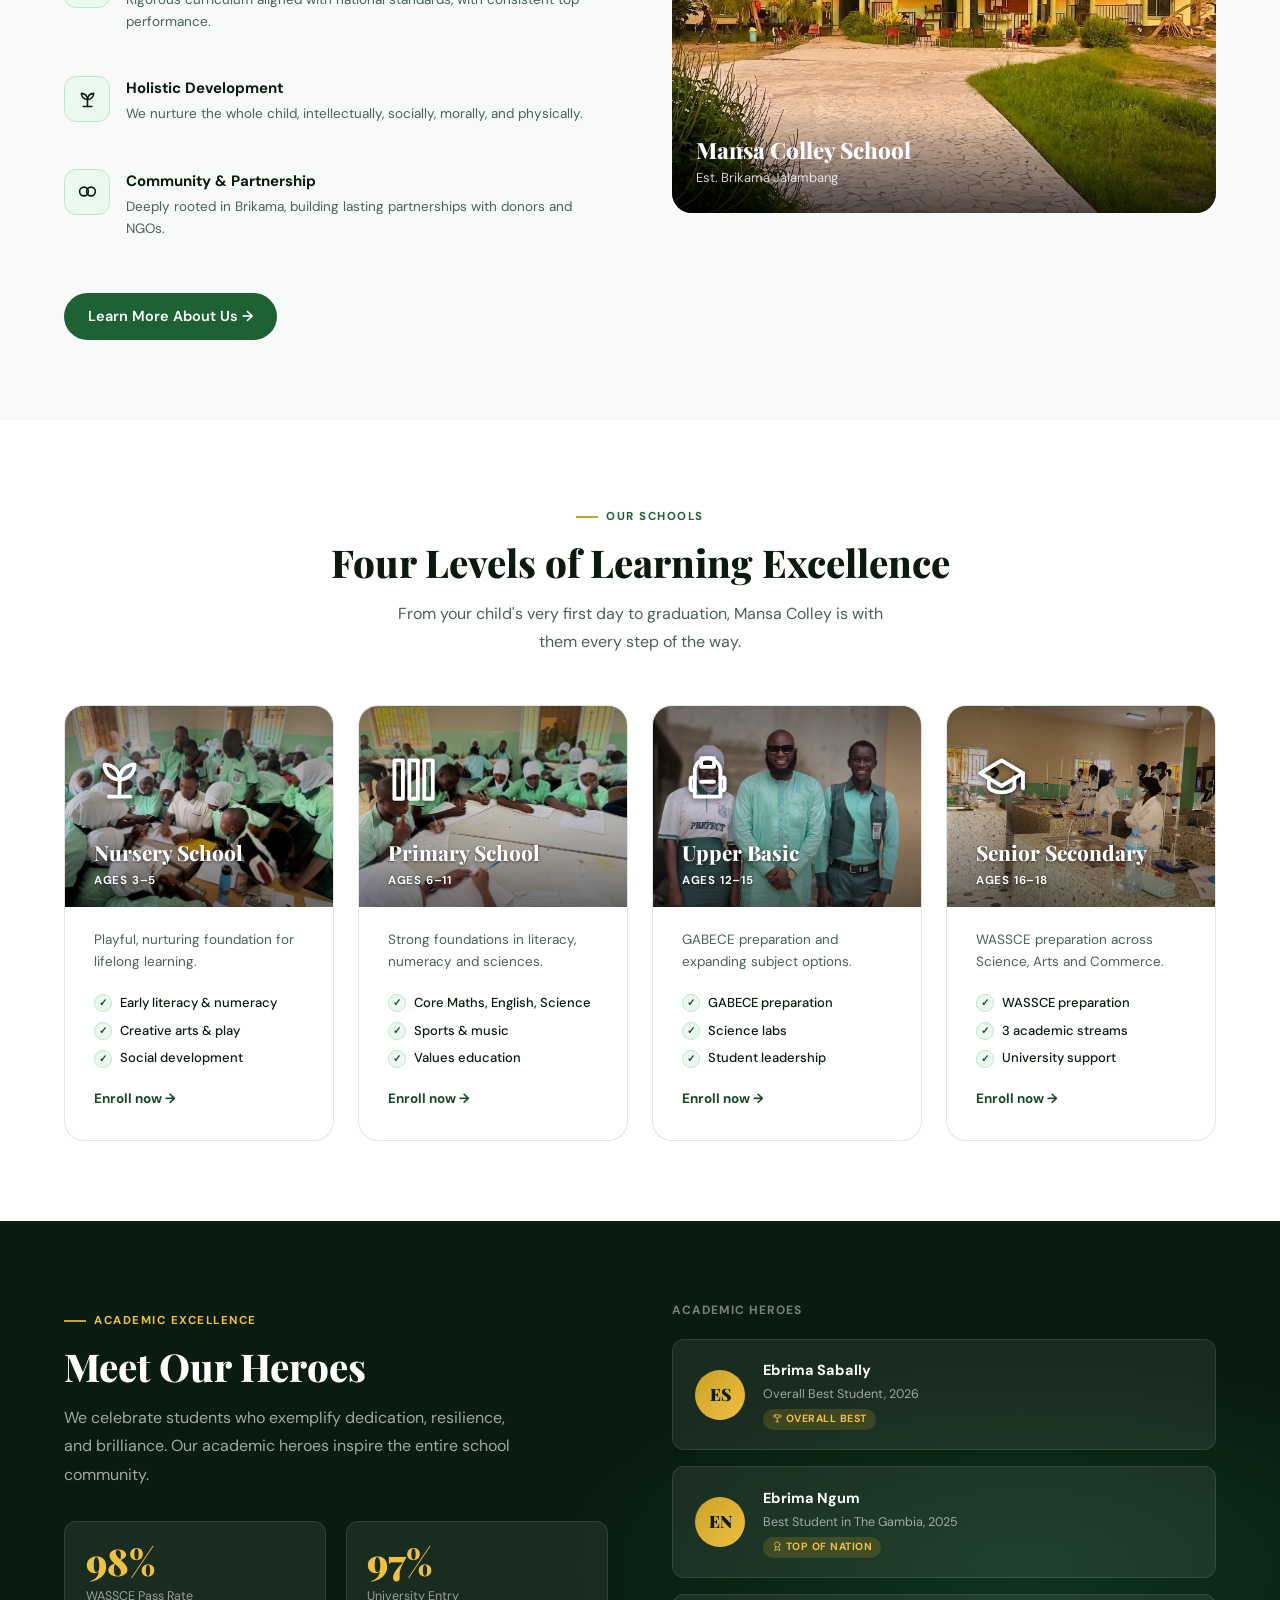
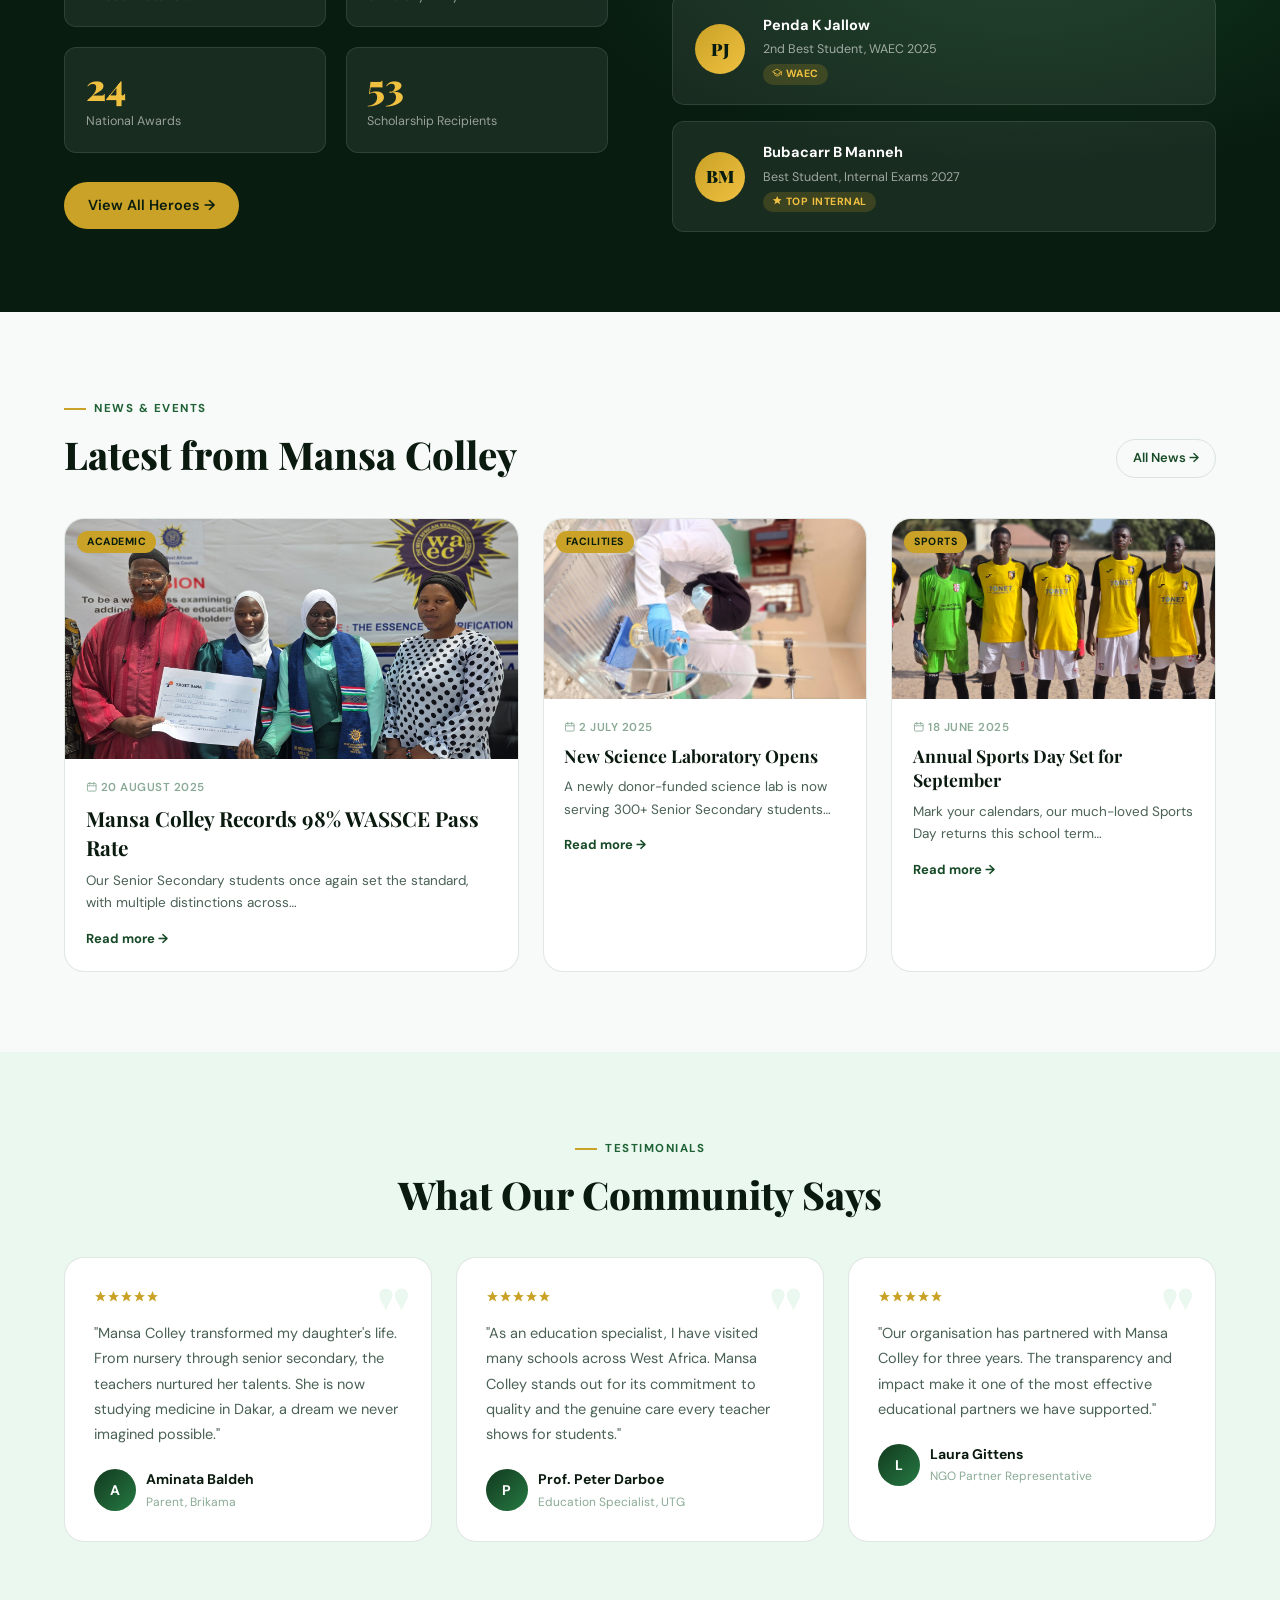
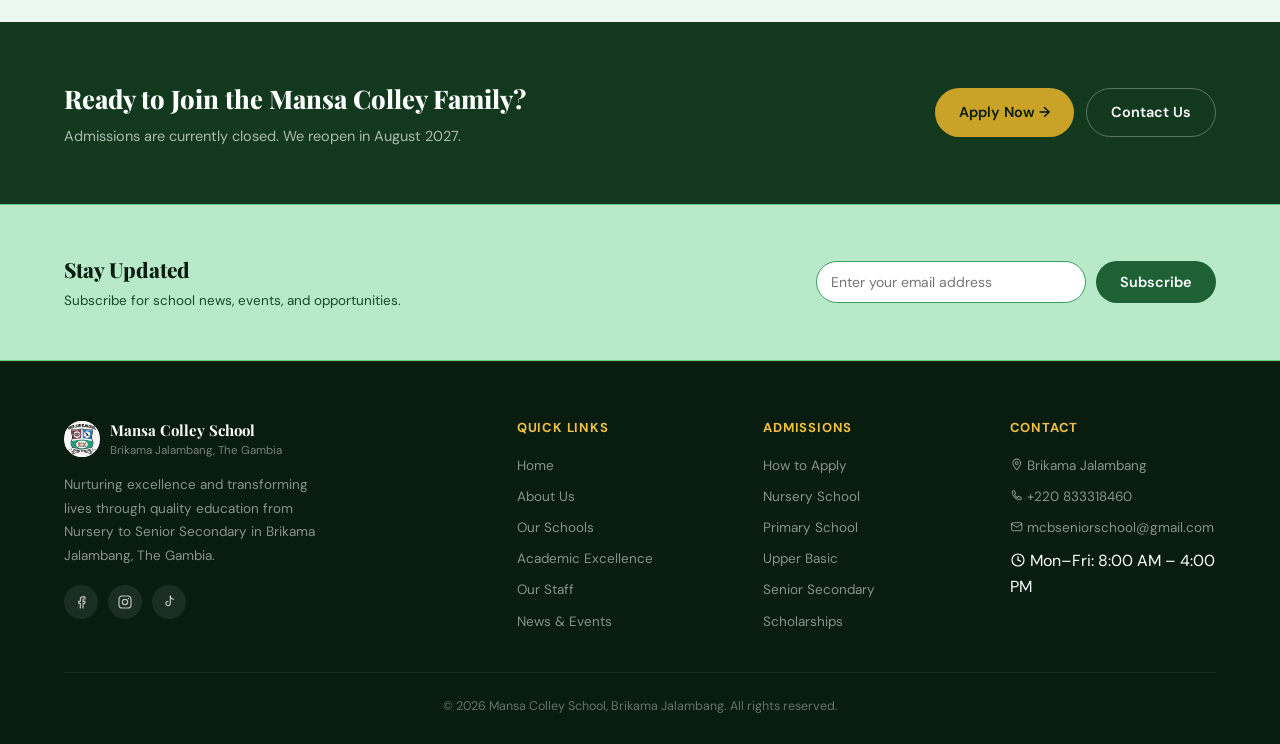
==== commit 6aa63bad: "Mark admissions as closed until August 2027 across homepage and admission page" ====
--- a/index.html
+++ b/index.html
@@ -4,7 +4,7 @@
 <meta charset="UTF-8">
 <meta name="viewport" content="width=device-width, initial-scale=1.0">
 <title>Mansa Colley School | Nurturing Excellence in Brikama Jalambang, The Gambia</title>
-<meta name="description" content="Mansa Colley School in Brikama Jalambang, The Gambia. Quality education from Nursery to Senior Secondary. Admissions open for 2025/2026.">
+<meta name="description" content="Mansa Colley School in Brikama Jalambang, The Gambia. Quality education from Nursery to Senior Secondary. Admissions closed until August 2027.">
 <link rel="preconnect" href="https://fonts.googleapis.com">
 <link rel="preconnect" href="https://fonts.gstatic.com" crossorigin>
 <link href="https://fonts.googleapis.com/css2?family=DM+Sans:wght@400;500;600;700;800&family=Playfair+Display:wght@700;800;900&display=swap" rel="stylesheet">
@@ -104,7 +104,7 @@
   <div class="container">
     <div class="hero-inner">
       <div class="fade-up">
-        <div class="hero-badge"><span class="hero-dot"></span>Admissions Open 2025/2026</div>
+        <div class="hero-badge"><span class="hero-dot"></span>Admissions Closed Until August 2027</div>
         <h1>Nurturing <em>Excellence</em><br>from Nursery to<br>Senior Secondary</h1>
         <p class="hero-desc">Mansa Colley School in Brikama Jalambang, The Gambia where every student's potential is cultivated through quality education, dedicated teachers, and a vibrant community.</p>
         <div class="hero-actions">
@@ -156,13 +156,13 @@
   <span class="mitem"><svg class="icon" aria-hidden="true" focusable="false"><use href="#icon-books"></use></svg> Nursery · Primary · Upper Basic · Senior Secondary <span class="msep">◆</span></span>
   <span class="mitem"><svg class="icon" aria-hidden="true" focusable="false"><use href="#icon-globe"></use></svg> Brikama Jalambang, The Gambia <span class="msep">◆</span></span>
   <span class="mitem"><svg class="icon" aria-hidden="true" focusable="false"><use href="#icon-trophy"></use></svg> Academic Achievement Awards 2024 <span class="msep">◆</span></span>
-  <span class="mitem"><svg class="icon" aria-hidden="true" focusable="false"><use href="#icon-clipboard"></use></svg> Admissions Open 2025/2026 <span class="msep">◆</span></span>
+  <span class="mitem"><svg class="icon" aria-hidden="true" focusable="false"><use href="#icon-clipboard"></use></svg> Admissions Closed Until August 2027 <span class="msep">◆</span></span>
   <span class="mitem"><svg class="icon" aria-hidden="true" focusable="false"><use href="#icon-partnership"></use></svg> Partner with Us <span class="msep">◆</span></span>
   <span class="mitem"><svg class="icon" aria-hidden="true" focusable="false"><use href="#icon-cap"></use></svg> Excellence in Education <span class="msep">◆</span></span>
   <span class="mitem"><svg class="icon" aria-hidden="true" focusable="false"><use href="#icon-books"></use></svg> Nursery · Primary · Upper Basic · Senior Secondary <span class="msep">◆</span></span>
   <span class="mitem"><svg class="icon" aria-hidden="true" focusable="false"><use href="#icon-globe"></use></svg> Brikama Jalambang, The Gambia <span class="msep">◆</span></span>
   <span class="mitem"><svg class="icon" aria-hidden="true" focusable="false"><use href="#icon-trophy"></use></svg> Academic Achievement Awards 2024 <span class="msep">◆</span></span>
-  <span class="mitem"><svg class="icon" aria-hidden="true" focusable="false"><use href="#icon-clipboard"></use></svg> Admissions Open 2025/2026 <span class="msep">◆</span></span>
+  <span class="mitem"><svg class="icon" aria-hidden="true" focusable="false"><use href="#icon-clipboard"></use></svg> Admissions Closed Until August 2027 <span class="msep">◆</span></span>
   <span class="mitem"><svg class="icon" aria-hidden="true" focusable="false"><use href="#icon-partnership"></use></svg> Partner with Us <span class="msep">◆</span></span>
 </div></div>
 
@@ -176,10 +176,10 @@
     <!-- PLACEHOLDER: replace before go-live -->
     <div class="ann-item urgent">
       <div style="display:flex;align-items:start;justify-content:space-between;gap:1rem;flex-wrap:wrap">
-        <div class="ann-title">Admissions Open for 2025/2026 Academic Year</div>
-        <div class="ann-meta"><svg class="icon" aria-hidden="true" focusable="false"><use href="#icon-calendar"></use></svg> 1 March 2025 · Administration</div>
-      </div>
-      <div class="ann-body">We are now accepting applications for Nursery through Senior Secondary. Visit our Admissions page to begin the enquiry process.</div>
+        <div class="ann-title">Admissions Closed Until August 2027</div>
+        <div class="ann-meta"><svg class="icon" aria-hidden="true" focusable="false"><use href="#icon-calendar"></use></svg> 19 October 2026 · Administration</div>
+      </div>
+      <div class="ann-body">Admissions are currently closed. We will resume accepting applications for Nursery through Senior Secondary in August 2027. Please check back then or contact the school office for more information.</div>
     </div>
   </div>
 </section>
@@ -435,7 +435,7 @@
   <div class="container" style="display:flex;align-items:center;justify-content:space-between;gap:2rem;flex-wrap:wrap">
     <div>
       <div style="font-family:var(--font-heading);font-size:1.6rem;font-weight:800;color:#fff;margin-bottom:6px">Ready to Join the Mansa Colley Family?</div>
-      <div style="font-size:14.5px;color:rgba(255,255,255,0.65)">Admissions are open for all levels for the 2025/2026 academic year.</div>
+      <div style="font-size:14.5px;color:rgba(255,255,255,0.65)">Admissions are currently closed. We reopen in August 2027.</div>
     </div>
     <div style="display:flex;gap:12px;flex-wrap:wrap">
       <a href="admission.html" class="btn btn-gold">Apply Now →</a>
